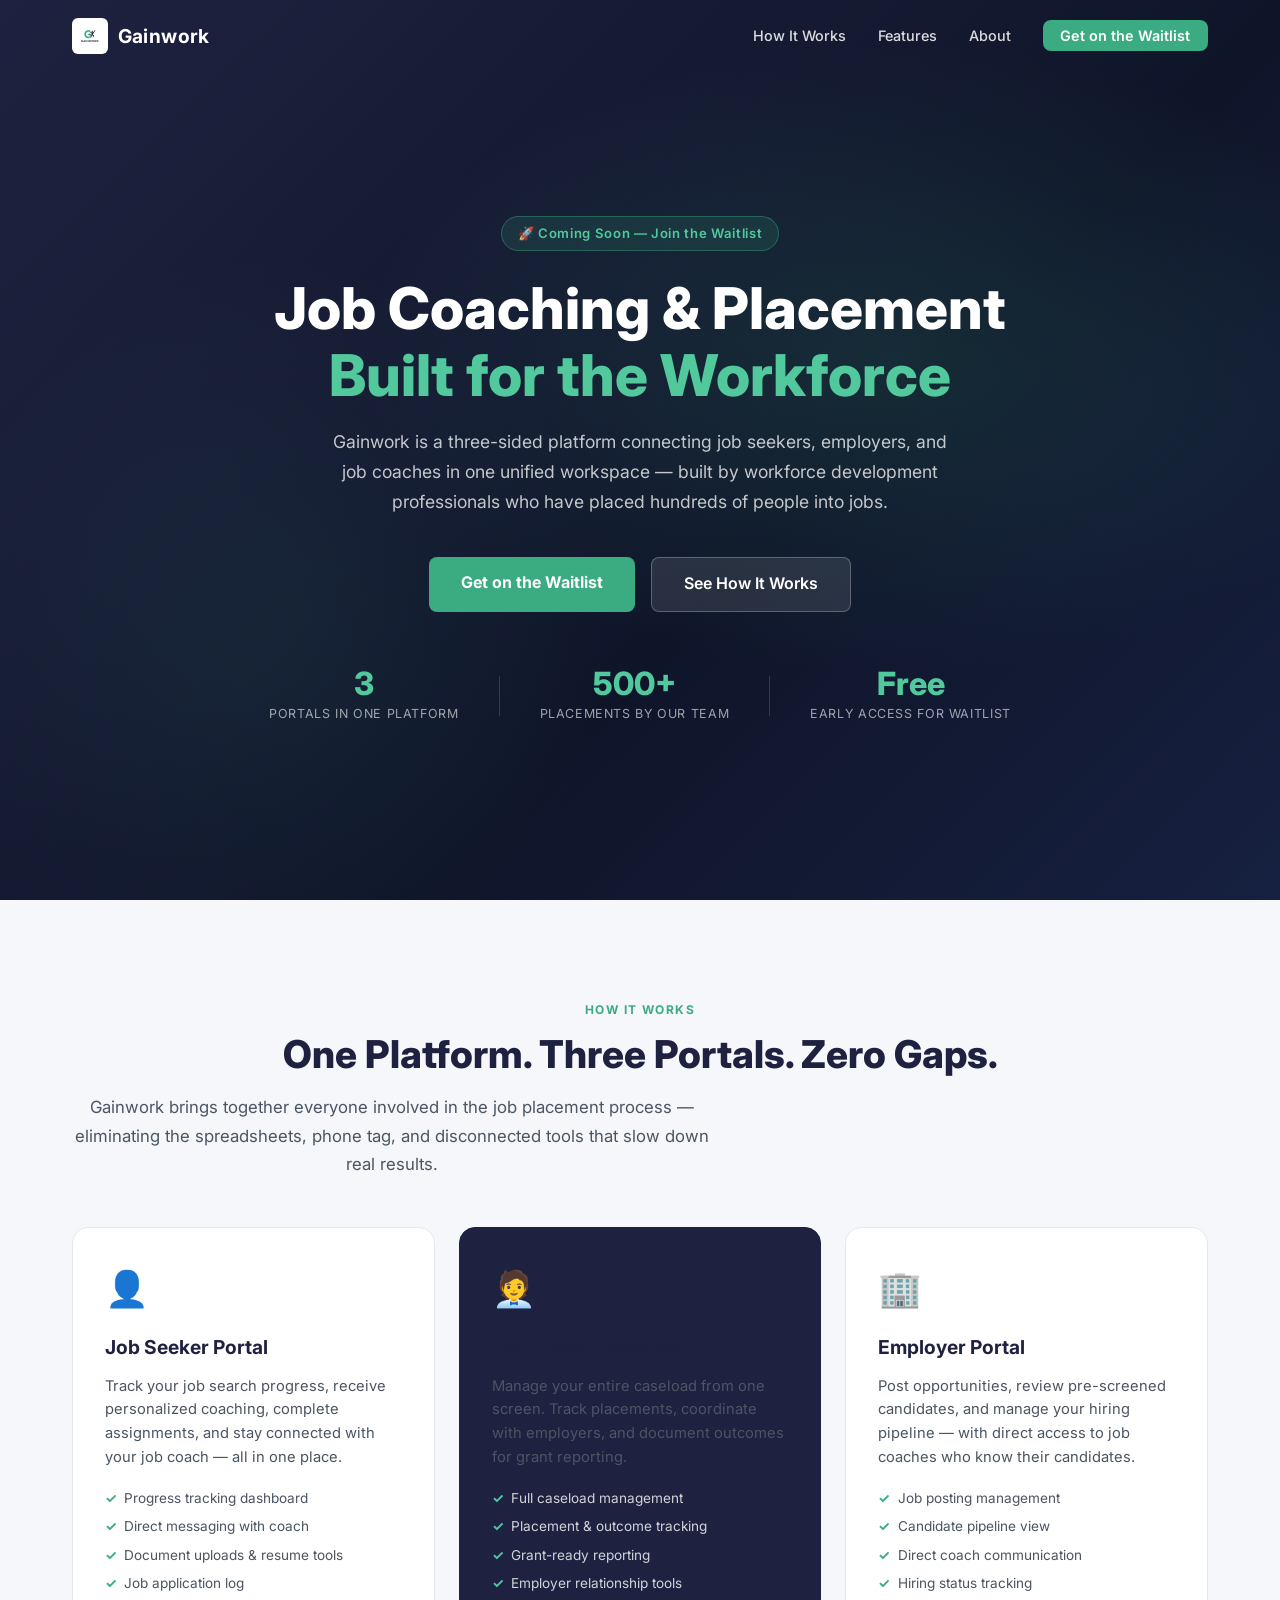
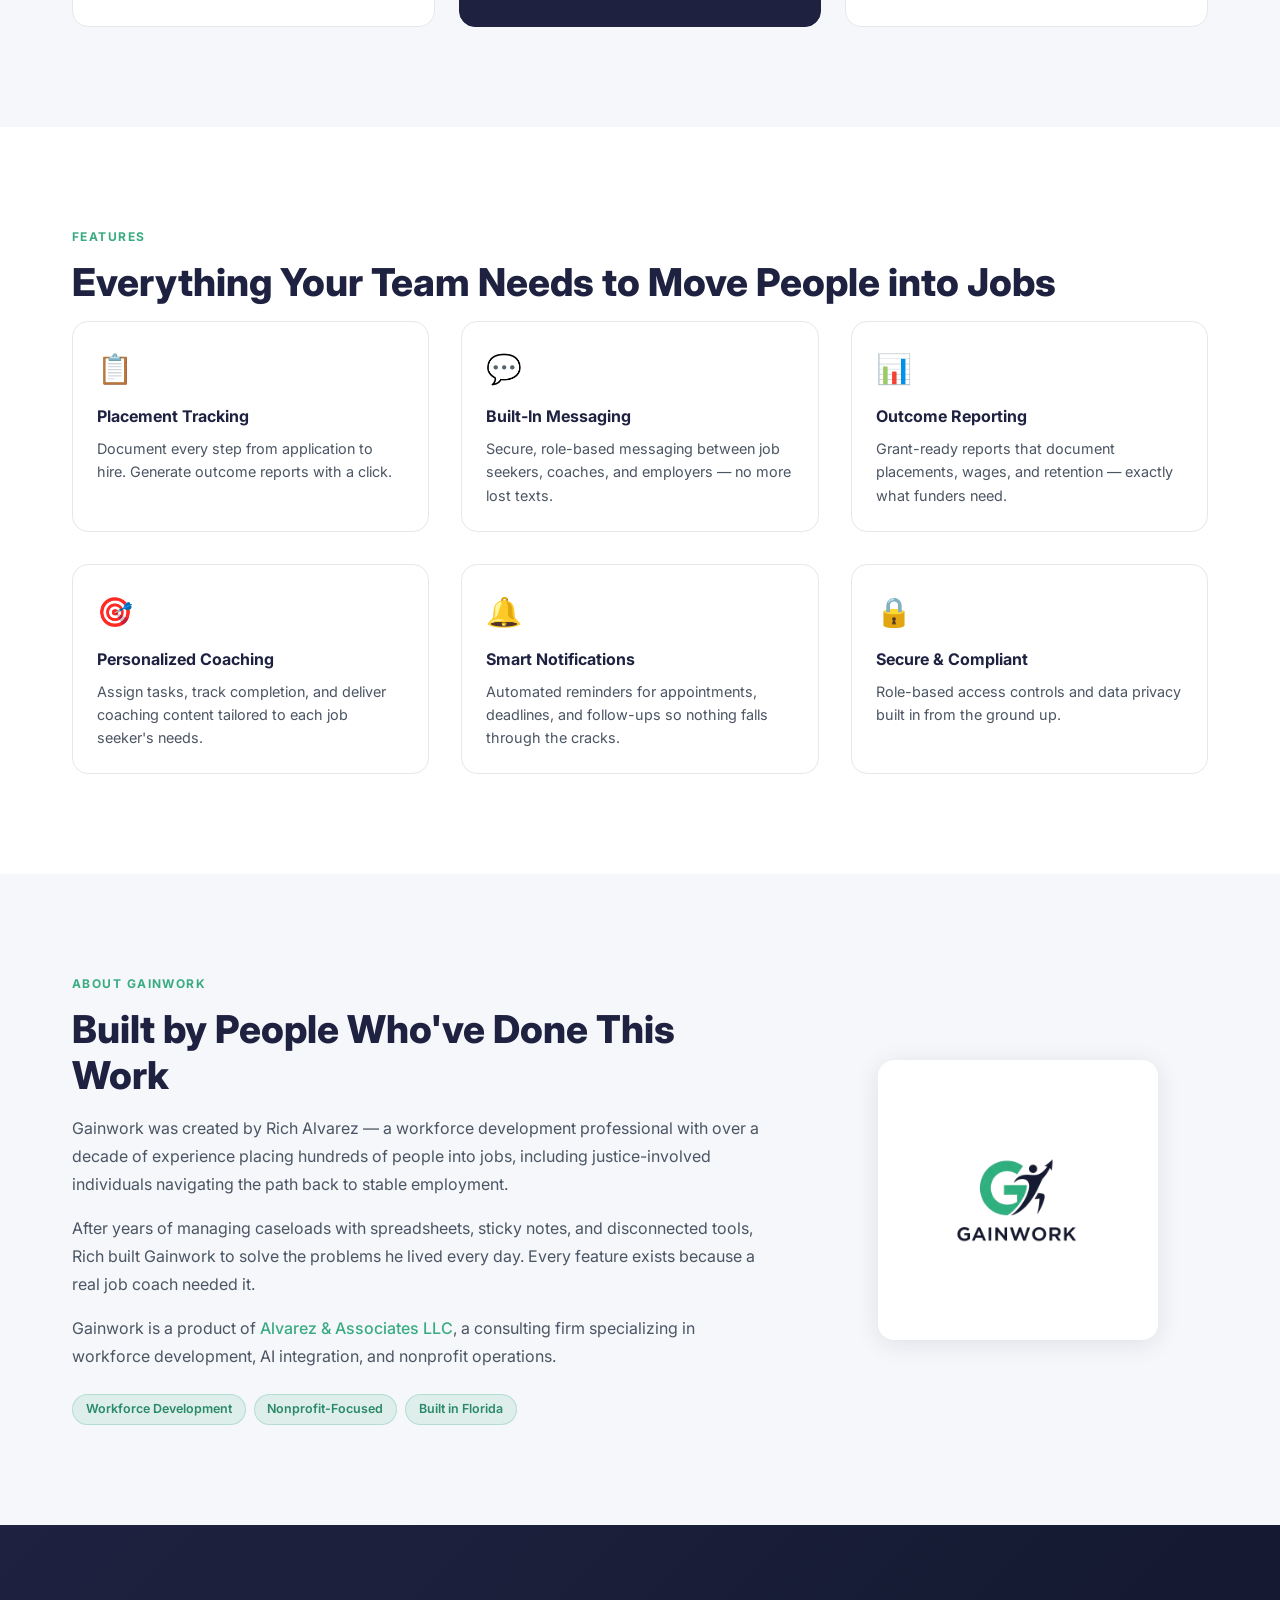
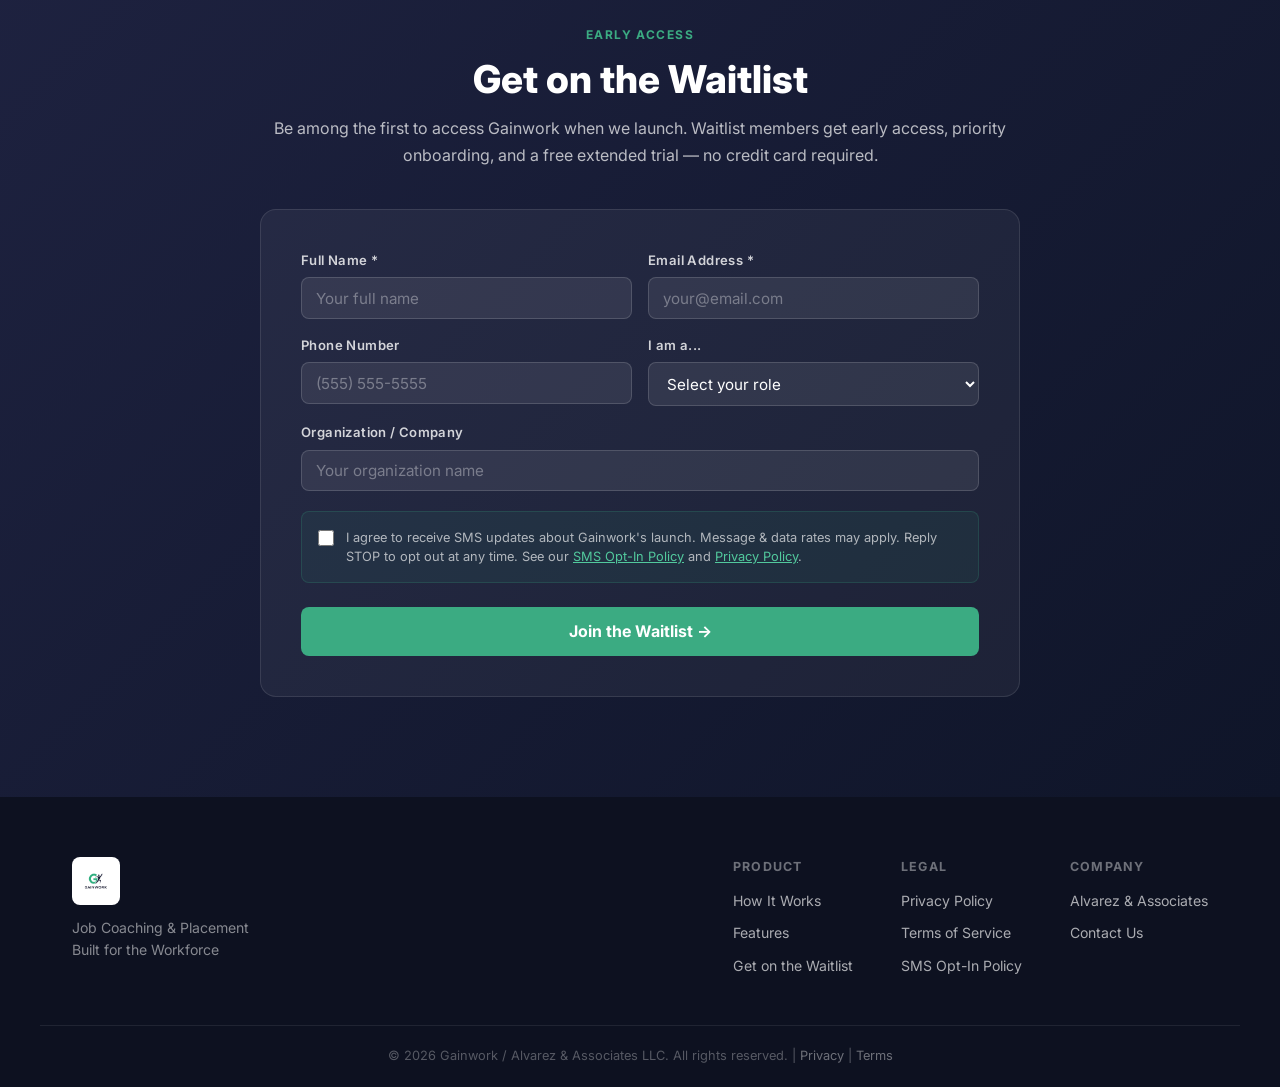
==== index.html @ 7db3a83d "Fix: Job Coach Dashboard card title color — make visible on dark background" ====
<!DOCTYPE html>
<html lang="en">
<head>
  <meta charset="UTF-8" />
  <meta name="viewport" content="width=device-width, initial-scale=1.0" />
  <title>Gainwork — Job Coaching & Placement Platform</title>
  <meta name="description" content="Gainwork is a three-sided job development platform connecting job seekers, employers, and job coaches in one unified workspace. Get on the waitlist." />
  <meta name="keywords" content="job coaching platform, job placement software, workforce development app, job seeker portal, employer portal, job coach dashboard, gainwork" />
  <meta name="author" content="Gainwork" />

  <!-- Open Graph -->
  <meta property="og:type" content="website" />
  <meta property="og:url" content="https://gainwork.careers/" />
  <meta property="og:title" content="Gainwork — Job Coaching & Placement Platform" />
  <meta property="og:description" content="A three-sided platform connecting job seekers, employers, and job coaches in one unified workspace." />
  <meta property="og:image" content="https://gainwork.careers/GainworkLogo.png" />

  <!-- Twitter -->
  <meta property="twitter:card" content="summary_large_image" />
  <meta property="twitter:url" content="https://gainwork.careers/" />
  <meta property="twitter:title" content="Gainwork — Job Coaching & Placement Platform" />
  <meta property="twitter:description" content="A three-sided platform connecting job seekers, employers, and job coaches in one unified workspace." />
  <meta property="twitter:image" content="https://gainwork.careers/GainworkLogo.png" />

  <link rel="canonical" href="https://gainwork.careers/" />
  <link rel="preconnect" href="https://fonts.googleapis.com" />
  <link rel="preconnect" href="https://fonts.gstatic.com" crossorigin />
  <link href="https://fonts.googleapis.com/css2?family=Inter:wght@300;400;500;600;700;800&display=swap" rel="stylesheet" />
  <link rel="stylesheet" href="styles.css?v=2" />
</head>
<body>

  <!-- NAVBAR -->
  <nav class="navbar" id="navbar">
    <div class="nav-container">
      <a href="#home" class="nav-logo">
        <img src="GainworkLogo.png" alt="Gainwork" class="logo-img" />
        <span class="logo-name">Gainwork</span>
      </a>
      <ul class="nav-links" id="navLinks">
        <li><a href="#how-it-works">How It Works</a></li>
        <li><a href="#features">Features</a></li>
        <li><a href="#about">About</a></li>
        <li><a href="#waitlist" class="nav-cta">Get on the Waitlist</a></li>
      </ul>
      <button class="nav-toggle" id="navToggle" aria-label="Toggle navigation">
        <span></span><span></span><span></span>
      </button>
    </div>
  </nav>

  <!-- HERO -->
  <section class="hero" id="home">
    <div class="hero-bg"></div>
    <div class="hero-content">
      <div class="hero-badge">🚀 Coming Soon — Join the Waitlist</div>
      <h1>Job Coaching &amp; Placement<br /><span class="accent">Built for the Workforce</span></h1>
      <p class="hero-sub">Gainwork is a three-sided platform connecting job seekers, employers, and job coaches in one unified workspace — built by workforce development professionals who have placed hundreds of people into jobs.</p>
      <div class="hero-actions">
        <a href="#waitlist" class="btn-primary">Get on the Waitlist</a>
        <a href="#how-it-works" class="btn-secondary">See How It Works</a>
      </div>
      <div class="hero-stats">
        <div class="stat">
          <span class="stat-num">3</span>
          <span class="stat-label">Portals in One Platform</span>
        </div>
        <div class="stat-divider"></div>
        <div class="stat">
          <span class="stat-num">500+</span>
          <span class="stat-label">Placements by Our Team</span>
        </div>
        <div class="stat-divider"></div>
        <div class="stat">
          <span class="stat-num">Free</span>
          <span class="stat-label">Early Access for Waitlist</span>
        </div>
      </div>
    </div>
  </section>

  <!-- HOW IT WORKS -->
  <section class="how-it-works" id="how-it-works">
    <div class="container">
      <div class="section-label">How It Works</div>
      <h2>One Platform. Three Portals. Zero Gaps.</h2>
      <p class="section-sub">Gainwork brings together everyone involved in the job placement process — eliminating the spreadsheets, phone tag, and disconnected tools that slow down real results.</p>
      <div class="portals-grid">
        <div class="portal-card">
          <div class="portal-icon">👤</div>
          <h3>Job Seeker Portal</h3>
          <p>Track your job search progress, receive personalized coaching, complete assignments, and stay connected with your job coach — all in one place.</p>
          <ul class="portal-features">
            <li>Progress tracking dashboard</li>
            <li>Direct messaging with coach</li>
            <li>Document uploads &amp; resume tools</li>
            <li>Job application log</li>
          </ul>
        </div>
        <div class="portal-card portal-card--center">
          <div class="portal-icon">🧑‍💼</div>
          <h3>Job Coach Dashboard</h3>
          <p>Manage your entire caseload from one screen. Track placements, coordinate with employers, and document outcomes for grant reporting.</p>
          <ul class="portal-features">
            <li>Full caseload management</li>
            <li>Placement &amp; outcome tracking</li>
            <li>Grant-ready reporting</li>
            <li>Employer relationship tools</li>
          </ul>
        </div>
        <div class="portal-card">
          <div class="portal-icon">🏢</div>
          <h3>Employer Portal</h3>
          <p>Post opportunities, review pre-screened candidates, and manage your hiring pipeline — with direct access to job coaches who know their candidates.</p>
          <ul class="portal-features">
            <li>Job posting management</li>
            <li>Candidate pipeline view</li>
            <li>Direct coach communication</li>
            <li>Hiring status tracking</li>
          </ul>
        </div>
      </div>
    </div>
  </section>

  <!-- FEATURES -->
  <section class="features" id="features">
    <div class="container">
      <div class="section-label">Features</div>
      <h2>Everything Your Team Needs to Move People into Jobs</h2>
      <div class="features-grid">
        <div class="feature-item">
          <div class="feature-icon">📋</div>
          <h4>Placement Tracking</h4>
          <p>Document every step from application to hire. Generate outcome reports with a click.</p>
        </div>
        <div class="feature-item">
          <div class="feature-icon">💬</div>
          <h4>Built-In Messaging</h4>
          <p>Secure, role-based messaging between job seekers, coaches, and employers — no more lost texts.</p>
        </div>
        <div class="feature-item">
          <div class="feature-icon">📊</div>
          <h4>Outcome Reporting</h4>
          <p>Grant-ready reports that document placements, wages, and retention — exactly what funders need.</p>
        </div>
        <div class="feature-item">
          <div class="feature-icon">🎯</div>
          <h4>Personalized Coaching</h4>
          <p>Assign tasks, track completion, and deliver coaching content tailored to each job seeker's needs.</p>
        </div>
        <div class="feature-item">
          <div class="feature-icon">🔔</div>
          <h4>Smart Notifications</h4>
          <p>Automated reminders for appointments, deadlines, and follow-ups so nothing falls through the cracks.</p>
        </div>
        <div class="feature-item">
          <div class="feature-icon">🔒</div>
          <h4>Secure &amp; Compliant</h4>
          <p>Role-based access controls and data privacy built in from the ground up.</p>
        </div>
      </div>
    </div>
  </section>

  <!-- ABOUT -->
  <section class="about" id="about">
    <div class="container about-inner">
      <div class="about-text">
        <div class="section-label">About Gainwork</div>
        <h2>Built by People Who've Done This Work</h2>
        <p>Gainwork was created by Rich Alvarez — a workforce development professional with over a decade of experience placing hundreds of people into jobs, including justice-involved individuals navigating the path back to stable employment.</p>
        <p>After years of managing caseloads with spreadsheets, sticky notes, and disconnected tools, Rich built Gainwork to solve the problems he lived every day. Every feature exists because a real job coach needed it.</p>
        <p>Gainwork is a product of <a href="https://alvarezassociatesfl.com" target="_blank">Alvarez &amp; Associates LLC</a>, a consulting firm specializing in workforce development, AI integration, and nonprofit operations.</p>
        <div class="about-badges">
          <span class="badge">Workforce Development</span>
          <span class="badge">Nonprofit-Focused</span>
          <span class="badge">Built in Florida</span>
        </div>
      </div>
      <div class="about-logo">
        <img src="GainworkLogo.png" alt="Gainwork" />
      </div>
    </div>
  </section>

  <!-- WAITLIST -->
  <section class="waitlist" id="waitlist">
    <div class="container">
      <div class="waitlist-card">
        <div class="section-label">Early Access</div>
        <h2>Get on the Waitlist</h2>
        <p class="waitlist-sub">Be among the first to access Gainwork when we launch. Waitlist members get early access, priority onboarding, and a free extended trial — no credit card required.</p>
        <form class="waitlist-form" action="https://formspree.io/f/mdavnzlg" method="POST">
          <div class="form-row">
            <div class="form-group">
              <label for="name">Full Name *</label>
              <input type="text" id="name" name="name" placeholder="Your full name" required />
            </div>
            <div class="form-group">
              <label for="email">Email Address *</label>
              <input type="email" id="email" name="email" placeholder="your@email.com" required />
            </div>
          </div>
          <div class="form-row">
            <div class="form-group">
              <label for="phone">Phone Number</label>
              <input type="tel" id="phone" name="phone" placeholder="(555) 555-5555" />
            </div>
            <div class="form-group">
              <label for="role">I am a...</label>
              <select id="role" name="role">
                <option value="">Select your role</option>
                <option value="job-coach">Job Coach / Case Manager</option>
                <option value="nonprofit-director">Nonprofit Director</option>
                <option value="employer">Employer / HR</option>
                <option value="job-seeker">Job Seeker</option>
                <option value="other">Other</option>
              </select>
            </div>
          </div>
          <div class="form-group form-group--full">
            <label for="org">Organization / Company</label>
            <input type="text" id="org" name="organization" placeholder="Your organization name" />
          </div>
          <div class="sms-consent">
            <label class="checkbox-label">
              <input type="checkbox" name="sms_consent" value="yes" />
              <span>I agree to receive SMS updates about Gainwork's launch. Message &amp; data rates may apply. Reply STOP to opt out at any time. See our <a href="opt-in.html">SMS Opt-In Policy</a> and <a href="privacy.html">Privacy Policy</a>.</span>
            </label>
          </div>
          <input type="hidden" name="_subject" value="New Gainwork Waitlist Signup" />
          <input type="hidden" name="_next" value="https://gainwork.careers/thank-you.html" />
          <button type="submit" class="btn-submit">Join the Waitlist →</button>
        </form>
      </div>
    </div>
  </section>

  <!-- FOOTER -->
  <footer class="footer">
    <div class="container footer-inner">
      <div class="footer-brand">
        <img src="GainworkLogo.png" alt="Gainwork" class="footer-logo" />
        <p>Job Coaching &amp; Placement<br />Built for the Workforce</p>
      </div>
      <div class="footer-links">
        <div class="footer-col">
          <h5>Product</h5>
          <a href="#how-it-works">How It Works</a>
          <a href="#features">Features</a>
          <a href="#waitlist">Get on the Waitlist</a>
        </div>
        <div class="footer-col">
          <h5>Legal</h5>
          <a href="privacy.html">Privacy Policy</a>
          <a href="terms.html">Terms of Service</a>
          <a href="opt-in.html">SMS Opt-In Policy</a>
        </div>
        <div class="footer-col">
          <h5>Company</h5>
          <a href="https://alvarezassociatesfl.com" target="_blank">Alvarez &amp; Associates</a>
          <a href="mailto:rich@alvarezassociatesfl.com">Contact Us</a>
        </div>
      </div>
    </div>
    <div class="footer-bottom">
      <p>© 2026 Gainwork / Alvarez &amp; Associates LLC. All rights reserved. | <a href="privacy.html">Privacy</a> | <a href="terms.html">Terms</a></p>
    </div>
  </footer>

  <script>
    // Navbar scroll effect
    const navbar = document.getElementById('navbar');
    window.addEventListener('scroll', () => {
      navbar.classList.toggle('scrolled', window.scrollY > 20);
    });

    // Mobile nav toggle
    const toggle = document.getElementById('navToggle');
    const navLinks = document.getElementById('navLinks');
    toggle.addEventListener('click', () => {
      navLinks.classList.toggle('open');
      toggle.classList.toggle('open');
    });

    // Close mobile nav on link click
    document.querySelectorAll('.nav-links a').forEach(a => {
      a.addEventListener('click', () => {
        navLinks.classList.remove('open');
        toggle.classList.remove('open');
      });
    });
  </script>
</body>
</html>
---- styles.css ----
/* ============================================================
   GAINWORK — styles.css
   Colors: #3BAB82 (green), #1E2240 (navy), #FFFFFF, #F5F7FA
   ============================================================ */

:root {
  --green: #3BAB82;
  --green-light: #52C99D;
  --green-dark: #2A8A67;
  --navy: #1E2240;
  --navy-light: #2A3060;
  --white: #FFFFFF;
  --off-white: #F5F7FA;
  --gray: #6B7280;
  --gray-light: #E5E7EB;
  --text: #111827;
  --text-mid: #4B5563;
  --border: rgba(59,171,130,0.2);
  --radius: 8px;
  --radius-lg: 16px;
  --font: 'Inter', -apple-system, BlinkMacSystemFont, sans-serif;
  --shadow: 0 4px 24px rgba(30,34,64,0.10);
  --shadow-lg: 0 8px 40px rgba(30,34,64,0.15);
}

*, *::before, *::after { box-sizing: border-box; margin: 0; padding: 0; }
html { scroll-behavior: smooth; }
body { font-family: var(--font); color: var(--text); background: var(--white); line-height: 1.6; }
img { max-width: 100%; display: block; }
a { color: inherit; text-decoration: none; }

/* ---- NAVBAR ---- */
.navbar {
  position: fixed;
  top: 0; left: 0; right: 0;
  z-index: 1000;
  height: 72px;
  background: transparent;
  transition: background 0.3s, box-shadow 0.3s;
}
.navbar.scrolled {
  background: rgba(30,34,64,0.97);
  backdrop-filter: blur(12px);
  box-shadow: 0 2px 20px rgba(0,0,0,0.2);
}
.nav-container {
  max-width: 1200px;
  height: 100%;
  margin: 0 auto;
  padding: 0 2rem;
  display: flex;
  align-items: center;
  justify-content: space-between;
}
.nav-logo {
  display: flex;
  align-items: center;
  gap: 0.6rem;
  text-decoration: none;
}
.logo-img {
  height: 36px;
  width: auto;
  object-fit: contain;
  background: white;
  border-radius: 6px;
  padding: 2px;
}
.logo-name {
  font-size: 1.2rem;
  font-weight: 700;
  color: var(--white);
  letter-spacing: 0.02em;
}
.nav-links {
  display: flex;
  align-items: center;
  gap: 2rem;
  list-style: none;
}
.nav-links a {
  font-size: 0.9rem;
  font-weight: 500;
  color: rgba(255,255,255,0.85);
  transition: color 0.2s;
}
.nav-links a:hover { color: var(--green-light); }
.nav-cta {
  background: var(--green) !important;
  color: var(--white) !important;
  padding: 0.45rem 1.1rem !important;
  border-radius: var(--radius);
  font-weight: 600 !important;
  transition: background 0.2s, transform 0.2s !important;
}
.nav-cta:hover { background: var(--green-light) !important; transform: translateY(-1px); }
.nav-toggle {
  display: none;
  flex-direction: column;
  gap: 5px;
  background: none;
  border: none;
  cursor: pointer;
  padding: 4px;
}
.nav-toggle span {
  display: block;
  width: 24px;
  height: 2px;
  background: var(--white);
  border-radius: 2px;
  transition: all 0.3s;
}

/* ---- HERO ---- */
.hero {
  position: relative;
  min-height: 100vh;
  display: flex;
  align-items: center;
  justify-content: center;
  background: linear-gradient(135deg, var(--navy) 0%, #0F1529 60%, #162040 100%);
  overflow: hidden;
  padding: 120px 2rem 80px;
}
.hero-bg {
  position: absolute;
  inset: 0;
  background:
    radial-gradient(ellipse 60% 50% at 70% 40%, rgba(59,171,130,0.15) 0%, transparent 70%),
    radial-gradient(ellipse 40% 60% at 20% 70%, rgba(59,171,130,0.08) 0%, transparent 70%);
  pointer-events: none;
}
.hero-content {
  position: relative;
  max-width: 780px;
  text-align: center;
  color: var(--white);
}
.hero-badge {
  display: inline-block;
  background: rgba(59,171,130,0.15);
  border: 1px solid rgba(59,171,130,0.4);
  color: var(--green-light);
  font-size: 0.82rem;
  font-weight: 600;
  letter-spacing: 0.05em;
  padding: 0.4rem 1rem;
  border-radius: 100px;
  margin-bottom: 1.5rem;
}
.hero h1 {
  font-size: clamp(2.2rem, 5vw, 3.6rem);
  font-weight: 800;
  line-height: 1.15;
  margin-bottom: 1.2rem;
  color: var(--white);
}
.hero h1 .accent { color: var(--green-light); }
.hero-sub {
  font-size: 1.1rem;
  color: rgba(255,255,255,0.75);
  max-width: 620px;
  margin: 0 auto 2.5rem;
  line-height: 1.7;
}
.hero-actions {
  display: flex;
  gap: 1rem;
  justify-content: center;
  flex-wrap: wrap;
  margin-bottom: 3.5rem;
}
.btn-primary {
  background: var(--green);
  color: var(--white);
  padding: 0.85rem 2rem;
  border-radius: var(--radius);
  font-weight: 700;
  font-size: 1rem;
  transition: background 0.2s, transform 0.2s;
  display: inline-block;
}
.btn-primary:hover { background: var(--green-light); transform: translateY(-2px); }
.btn-secondary {
  background: rgba(255,255,255,0.1);
  color: var(--white);
  padding: 0.85rem 2rem;
  border-radius: var(--radius);
  font-weight: 600;
  font-size: 1rem;
  border: 1px solid rgba(255,255,255,0.25);
  transition: background 0.2s;
  display: inline-block;
}
.btn-secondary:hover { background: rgba(255,255,255,0.18); }
.hero-stats {
  display: flex;
  align-items: center;
  justify-content: center;
  gap: 2.5rem;
  flex-wrap: wrap;
}
.stat { text-align: center; }
.stat-num {
  display: block;
  font-size: 2rem;
  font-weight: 800;
  color: var(--green-light);
  line-height: 1;
}
.stat-label {
  display: block;
  font-size: 0.78rem;
  color: rgba(255,255,255,0.6);
  margin-top: 0.3rem;
  text-transform: uppercase;
  letter-spacing: 0.05em;
}
.stat-divider {
  width: 1px;
  height: 40px;
  background: rgba(255,255,255,0.15);
}

/* ---- SHARED ---- */
.container { max-width: 1200px; margin: 0 auto; padding: 0 2rem; }
.section-label {
  font-size: 0.75rem;
  font-weight: 700;
  letter-spacing: 0.12em;
  text-transform: uppercase;
  color: var(--green);
  margin-bottom: 0.75rem;
}
section h2 {
  font-size: clamp(1.8rem, 3vw, 2.6rem);
  font-weight: 800;
  color: var(--navy);
  line-height: 1.2;
  margin-bottom: 1rem;
}
.section-sub {
  font-size: 1.05rem;
  color: var(--text-mid);
  max-width: 640px;
  line-height: 1.7;
  margin-bottom: 3rem;
}

/* ---- HOW IT WORKS ---- */
.how-it-works {
  padding: 100px 0;
  background: var(--off-white);
}
.how-it-works .container { text-align: center; }
.portals-grid {
  display: grid;
  grid-template-columns: repeat(3, 1fr);
  gap: 1.5rem;
  margin-top: 1rem;
}
.portal-card {
  background: var(--white);
  border: 1px solid var(--gray-light);
  border-radius: var(--radius-lg);
  padding: 2rem;
  text-align: left;
  transition: box-shadow 0.2s, transform 0.2s;
}
.portal-card:hover { box-shadow: var(--shadow-lg); transform: translateY(-4px); }
.portal-card--center {
  background: var(--navy);
  border-color: var(--navy);
  color: var(--white);
}
.portal-card--center h3 { color: var(--green-light); }
.portal-card--center p { color: rgba(255,255,255,0.75); }
.portal-card--center .portal-features li { color: rgba(255,255,255,0.8); }
.portal-card--center .portal-features li::before { color: var(--green-light); }
.portal-icon {
  font-size: 2.2rem;
  margin-bottom: 1rem;
}
.portal-card h3 {
  font-size: 1.2rem;
  font-weight: 700;
  color: var(--navy);
  margin-bottom: 0.75rem;
}
.portal-card p {
  font-size: 0.92rem;
  color: var(--text-mid);
  line-height: 1.6;
  margin-bottom: 1.2rem;
}
.portal-features {
  list-style: none;
  display: flex;
  flex-direction: column;
  gap: 0.4rem;
}
.portal-features li {
  font-size: 0.85rem;
  color: var(--text-mid);
  padding-left: 1.2rem;
  position: relative;
}
.portal-features li::before {
  content: '✓';
  position: absolute;
  left: 0;
  color: var(--green);
  font-weight: 700;
}

/* ---- FEATURES ---- */
.features {
  padding: 100px 0;
  background: var(--white);
}
.features-grid {
  display: grid;
  grid-template-columns: repeat(3, 1fr);
  gap: 2rem;
  margin-top: 1rem;
}
.feature-item {
  padding: 1.5rem;
  border-radius: var(--radius-lg);
  border: 1px solid var(--gray-light);
  transition: border-color 0.2s, box-shadow 0.2s;
}
.feature-item:hover { border-color: var(--green); box-shadow: 0 0 0 3px rgba(59,171,130,0.08); }
.feature-icon { font-size: 1.8rem; margin-bottom: 0.75rem; }
.feature-item h4 {
  font-size: 1rem;
  font-weight: 700;
  color: var(--navy);
  margin-bottom: 0.5rem;
}
.feature-item p { font-size: 0.9rem; color: var(--text-mid); line-height: 1.6; }

/* ---- ABOUT ---- */
.about {
  padding: 100px 0;
  background: var(--off-white);
}
.about-inner {
  display: grid;
  grid-template-columns: 1fr 380px;
  gap: 4rem;
  align-items: center;
}
.about-text h2 { color: var(--navy); }
.about-text p {
  font-size: 1rem;
  color: var(--text-mid);
  line-height: 1.75;
  margin-bottom: 1rem;
}
.about-text a { color: var(--green); font-weight: 500; }
.about-text a:hover { text-decoration: underline; }
.about-badges {
  display: flex;
  flex-wrap: wrap;
  gap: 0.5rem;
  margin-top: 1.5rem;
}
.badge {
  background: rgba(59,171,130,0.12);
  color: var(--green-dark);
  font-size: 0.78rem;
  font-weight: 600;
  padding: 0.3rem 0.8rem;
  border-radius: 100px;
  border: 1px solid rgba(59,171,130,0.25);
}
.about-logo {
  display: flex;
  align-items: center;
  justify-content: center;
}
.about-logo img {
  max-width: 280px;
  border-radius: var(--radius-lg);
  background: white;
  padding: 2rem;
  box-shadow: var(--shadow);
}

/* ---- WAITLIST ---- */
.waitlist {
  padding: 100px 0;
  background: linear-gradient(135deg, var(--navy) 0%, #0F1529 100%);
}
.waitlist-card {
  max-width: 760px;
  margin: 0 auto;
  text-align: center;
}
.waitlist-card h2 { color: var(--white); margin-bottom: 0.75rem; }
.waitlist-sub {
  font-size: 1rem;
  color: rgba(255,255,255,0.7);
  line-height: 1.7;
  margin-bottom: 2.5rem;
}
.waitlist-form {
  background: rgba(255,255,255,0.05);
  border: 1px solid rgba(255,255,255,0.1);
  border-radius: var(--radius-lg);
  padding: 2.5rem;
  text-align: left;
}
.form-row {
  display: grid;
  grid-template-columns: 1fr 1fr;
  gap: 1rem;
  margin-bottom: 1rem;
}
.form-group {
  display: flex;
  flex-direction: column;
  gap: 0.4rem;
}
.form-group--full { margin-bottom: 1rem; }
.form-group label {
  font-size: 0.82rem;
  font-weight: 600;
  color: rgba(255,255,255,0.8);
  letter-spacing: 0.03em;
}
.form-group input,
.form-group select {
  background: rgba(255,255,255,0.08);
  border: 1px solid rgba(255,255,255,0.15);
  border-radius: var(--radius);
  padding: 0.65rem 0.9rem;
  font-size: 0.95rem;
  color: var(--white);
  font-family: var(--font);
  transition: border-color 0.2s;
  width: 100%;
}
.form-group input::placeholder { color: rgba(255,255,255,0.35); }
.form-group input:focus,
.form-group select:focus {
  outline: none;
  border-color: var(--green);
  background: rgba(255,255,255,0.12);
}
.form-group select option { background: var(--navy); color: var(--white); }
.sms-consent {
  margin: 1.2rem 0 1.5rem;
  padding: 1rem;
  background: rgba(59,171,130,0.08);
  border: 1px solid rgba(59,171,130,0.2);
  border-radius: var(--radius);
}
.checkbox-label {
  display: flex;
  gap: 0.75rem;
  align-items: flex-start;
  cursor: pointer;
}
.checkbox-label input[type="checkbox"] {
  width: 16px;
  height: 16px;
  flex-shrink: 0;
  margin-top: 2px;
  accent-color: var(--green);
}
.checkbox-label span {
  font-size: 0.8rem;
  color: rgba(255,255,255,0.65);
  line-height: 1.5;
}
.checkbox-label a { color: var(--green-light); text-decoration: underline; }
.btn-submit {
  width: 100%;
  background: var(--green);
  color: var(--white);
  border: none;
  padding: 0.9rem 2rem;
  border-radius: var(--radius);
  font-size: 1rem;
  font-weight: 700;
  font-family: var(--font);
  cursor: pointer;
  transition: background 0.2s, transform 0.2s;
}
.btn-submit:hover { background: var(--green-light); transform: translateY(-1px); }

/* ---- FOOTER ---- */
.footer {
  background: #0D1120;
  padding: 60px 0 0;
}
.footer-inner {
  display: grid;
  grid-template-columns: 1fr auto;
  gap: 4rem;
  padding-bottom: 3rem;
  border-bottom: 1px solid rgba(255,255,255,0.08);
}
.footer-brand img.footer-logo {
  height: 48px;
  width: auto;
  background: white;
  border-radius: 8px;
  padding: 4px;
  margin-bottom: 0.75rem;
}
.footer-brand p { font-size: 0.88rem; color: rgba(255,255,255,0.5); line-height: 1.6; }
.footer-links { display: flex; gap: 3rem; }
.footer-col { display: flex; flex-direction: column; gap: 0.6rem; }
.footer-col h5 {
  font-size: 0.78rem;
  font-weight: 700;
  letter-spacing: 0.1em;
  text-transform: uppercase;
  color: rgba(255,255,255,0.4);
  margin-bottom: 0.25rem;
}
.footer-col a {
  font-size: 0.88rem;
  color: rgba(255,255,255,0.65);
  transition: color 0.2s;
}
.footer-col a:hover { color: var(--green-light); }
.footer-bottom {
  padding: 1.25rem 2rem;
  text-align: center;
}
.footer-bottom p { font-size: 0.8rem; color: rgba(255,255,255,0.3); }
.footer-bottom a { color: rgba(255,255,255,0.4); }
.footer-bottom a:hover { color: var(--green-light); }

/* ---- RESPONSIVE ---- */
@media (max-width: 900px) {
  .portals-grid { grid-template-columns: 1fr; }
  .features-grid { grid-template-columns: repeat(2, 1fr); }
  .about-inner { grid-template-columns: 1fr; }
  .about-logo { display: none; }
  .footer-inner { grid-template-columns: 1fr; gap: 2rem; }
  .footer-links { flex-wrap: wrap; gap: 2rem; }
}

@media (max-width: 768px) {
  .nav-links {
    display: none;
    position: fixed;
    top: 72px; left: 0; right: 0;
    background: var(--navy);
    flex-direction: column;
    padding: 1.5rem 2rem;
    gap: 1rem;
    border-top: 1px solid rgba(255,255,255,0.1);
  }
  .nav-links.open { display: flex; }
  .nav-toggle { display: flex; }
  .form-row { grid-template-columns: 1fr; }
  .features-grid { grid-template-columns: 1fr; }
  .hero-stats { gap: 1.5rem; }
  .stat-divider { display: none; }
}

/* ---- LEGAL PAGES ---- */
.legal-page {
  min-height: 100vh;
  padding: 120px 2rem 80px;
  background: var(--off-white);
}
.legal-page .legal-content {
  max-width: 800px;
  margin: 0 auto;
  background: var(--white);
  border-radius: var(--radius-lg);
  padding: 3rem;
  box-shadow: var(--shadow);
}
.legal-page h1 {
  font-size: 2rem;
  font-weight: 800;
  color: var(--navy);
  margin-bottom: 0.5rem;
}
.legal-page .legal-date {
  font-size: 0.85rem;
  color: var(--gray);
  margin-bottom: 2rem;
  padding-bottom: 1.5rem;
  border-bottom: 1px solid var(--gray-light);
}
.legal-page h2 {
  font-size: 1.2rem;
  font-weight: 700;
  color: var(--navy);
  margin: 2rem 0 0.75rem;
}
.legal-page p, .legal-page li {
  font-size: 0.95rem;
  color: var(--text-mid);
  line-height: 1.75;
  margin-bottom: 0.75rem;
}
.legal-page ul { padding-left: 1.5rem; }
.legal-page a { color: var(--green); }
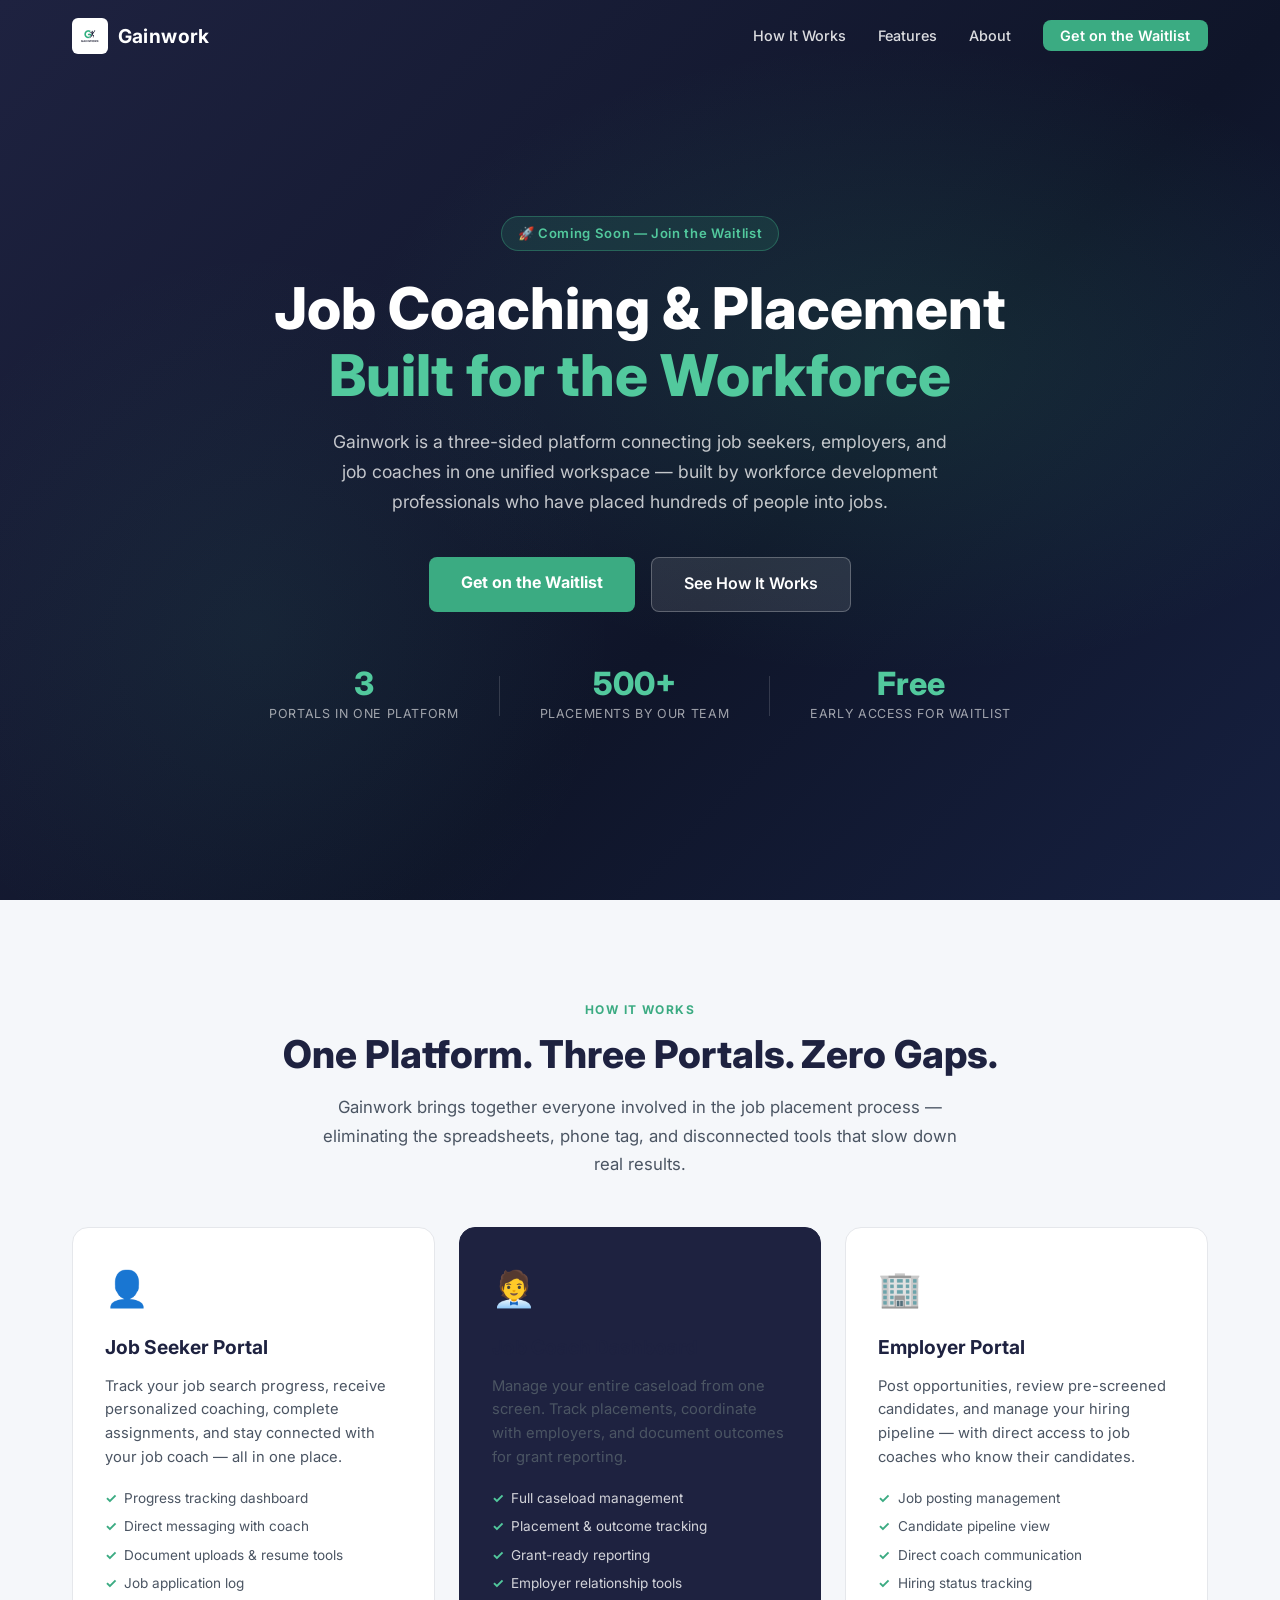
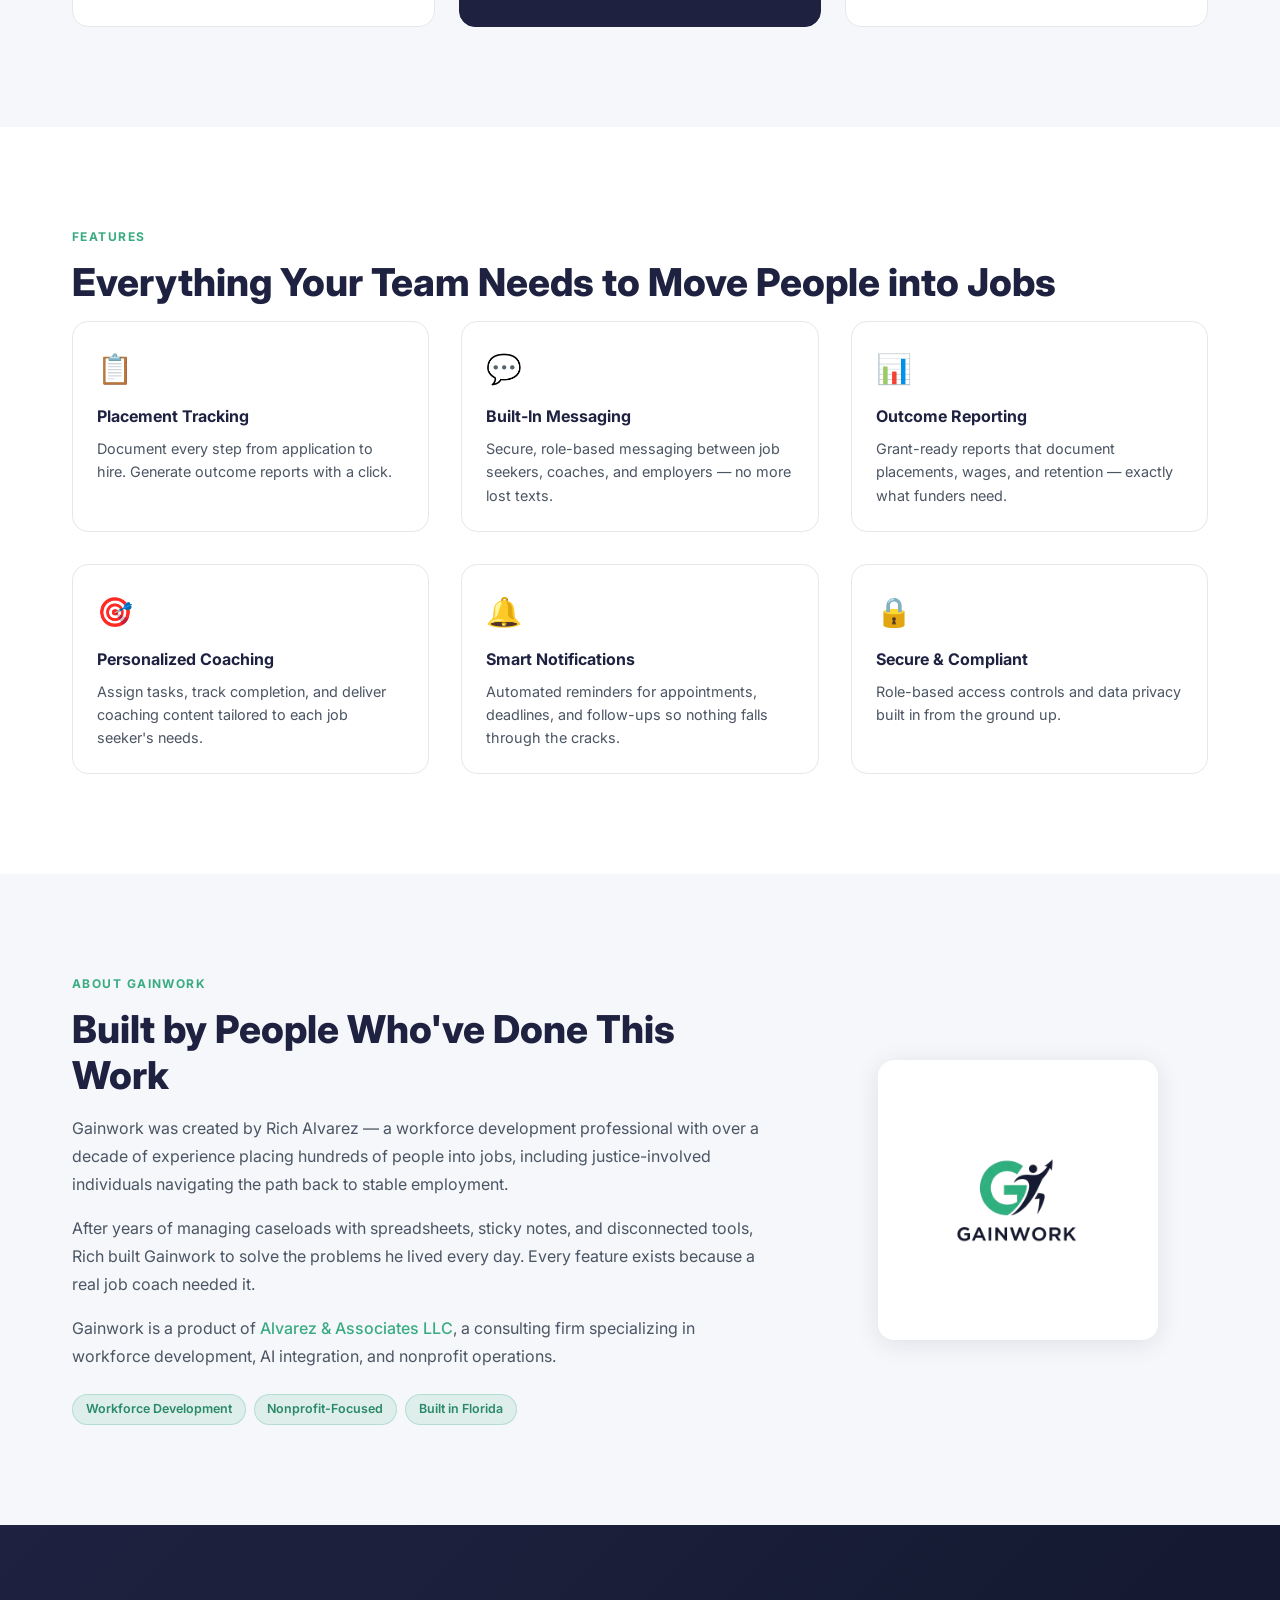
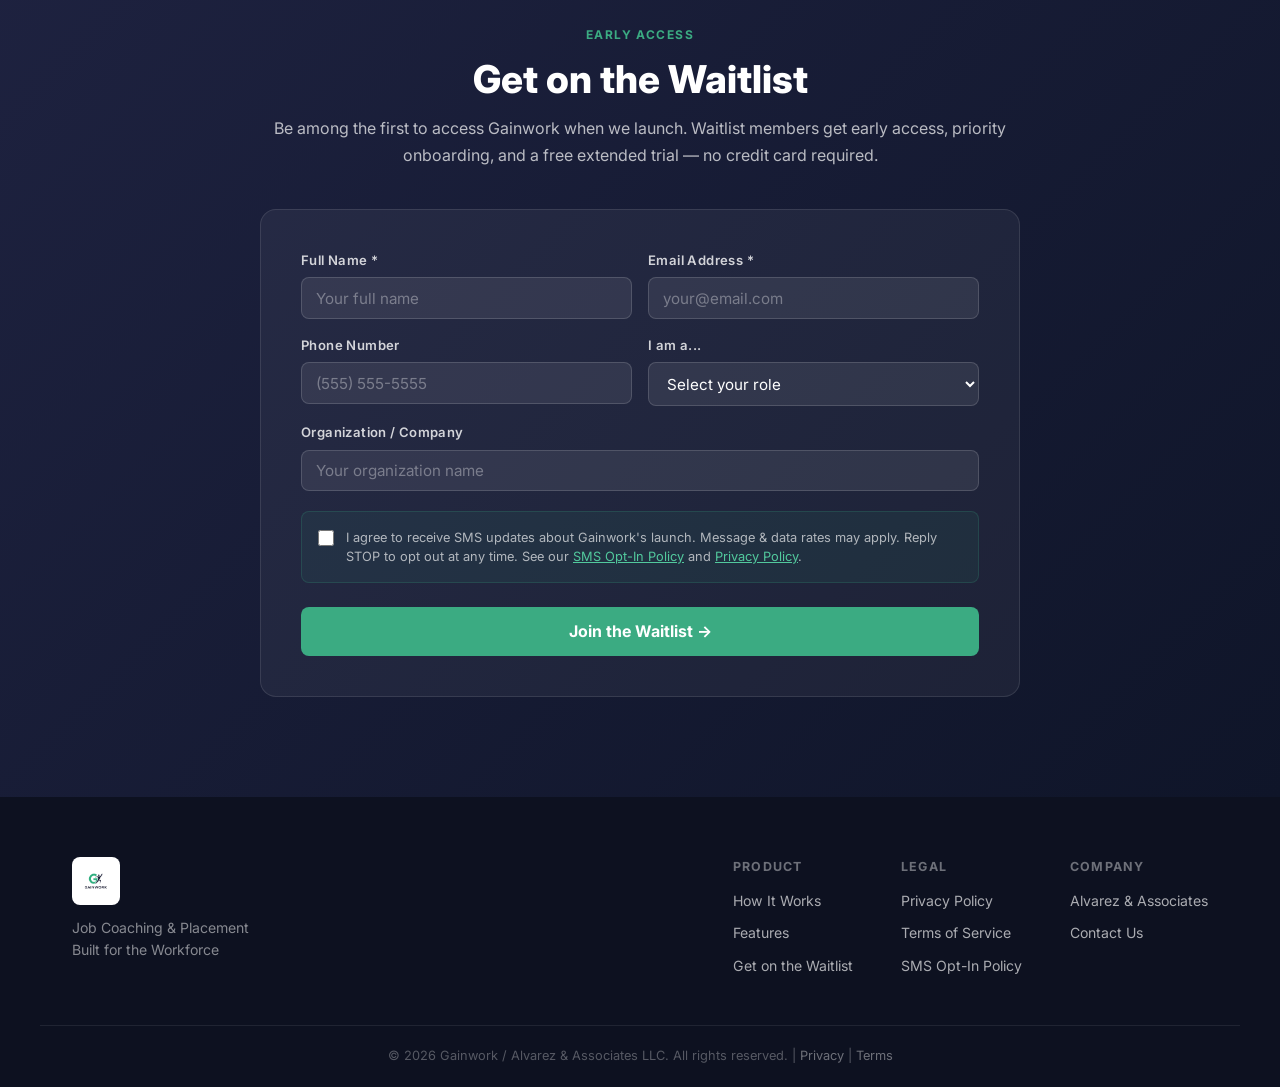
==== commit f5a611fe: "Fix: center subtitle text, make center portal card title and body white" ====
--- a/index.html
+++ b/index.html
@@ -26,7 +26,7 @@
   <link rel="preconnect" href="https://fonts.googleapis.com" />
   <link rel="preconnect" href="https://fonts.gstatic.com" crossorigin />
   <link href="https://fonts.googleapis.com/css2?family=Inter:wght@300;400;500;600;700;800&display=swap" rel="stylesheet" />
-  <link rel="stylesheet" href="styles.css?v=2" />
+  <link rel="stylesheet" href="styles.css?v=3" />
 </head>
 <body>
 
--- a/styles.css
+++ b/styles.css
@@ -246,6 +246,9 @@
   max-width: 640px;
   line-height: 1.7;
   margin-bottom: 3rem;
+  margin-left: auto;
+  margin-right: auto;
+  text-align: center;
 }
 
 /* ---- HOW IT WORKS ---- */
@@ -274,8 +277,8 @@
   border-color: var(--navy);
   color: var(--white);
 }
-.portal-card--center h3 { color: var(--green-light); }
-.portal-card--center p { color: rgba(255,255,255,0.75); }
+.portal-card--center h3 { color: var(--white); }
+.portal-card--center p { color: var(--white); }
 .portal-card--center .portal-features li { color: rgba(255,255,255,0.8); }
 .portal-card--center .portal-features li::before { color: var(--green-light); }
 .portal-icon {
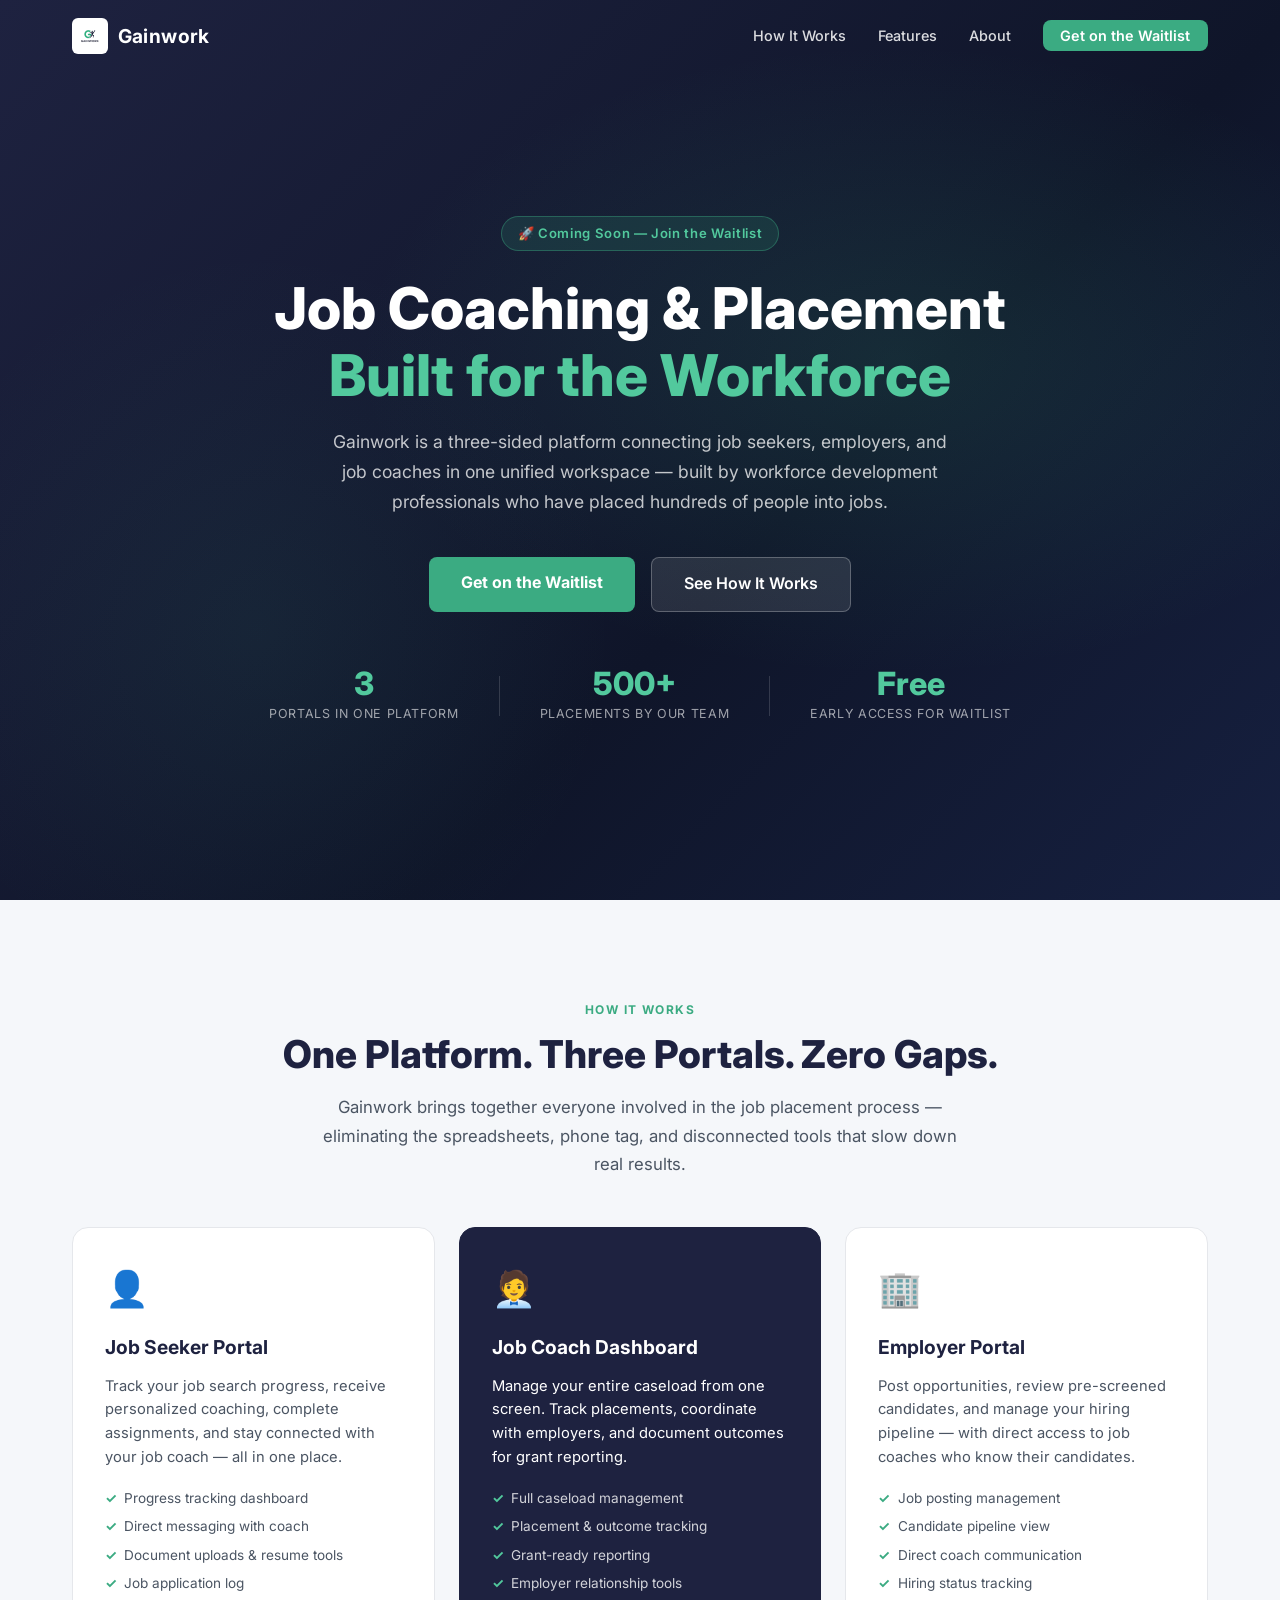
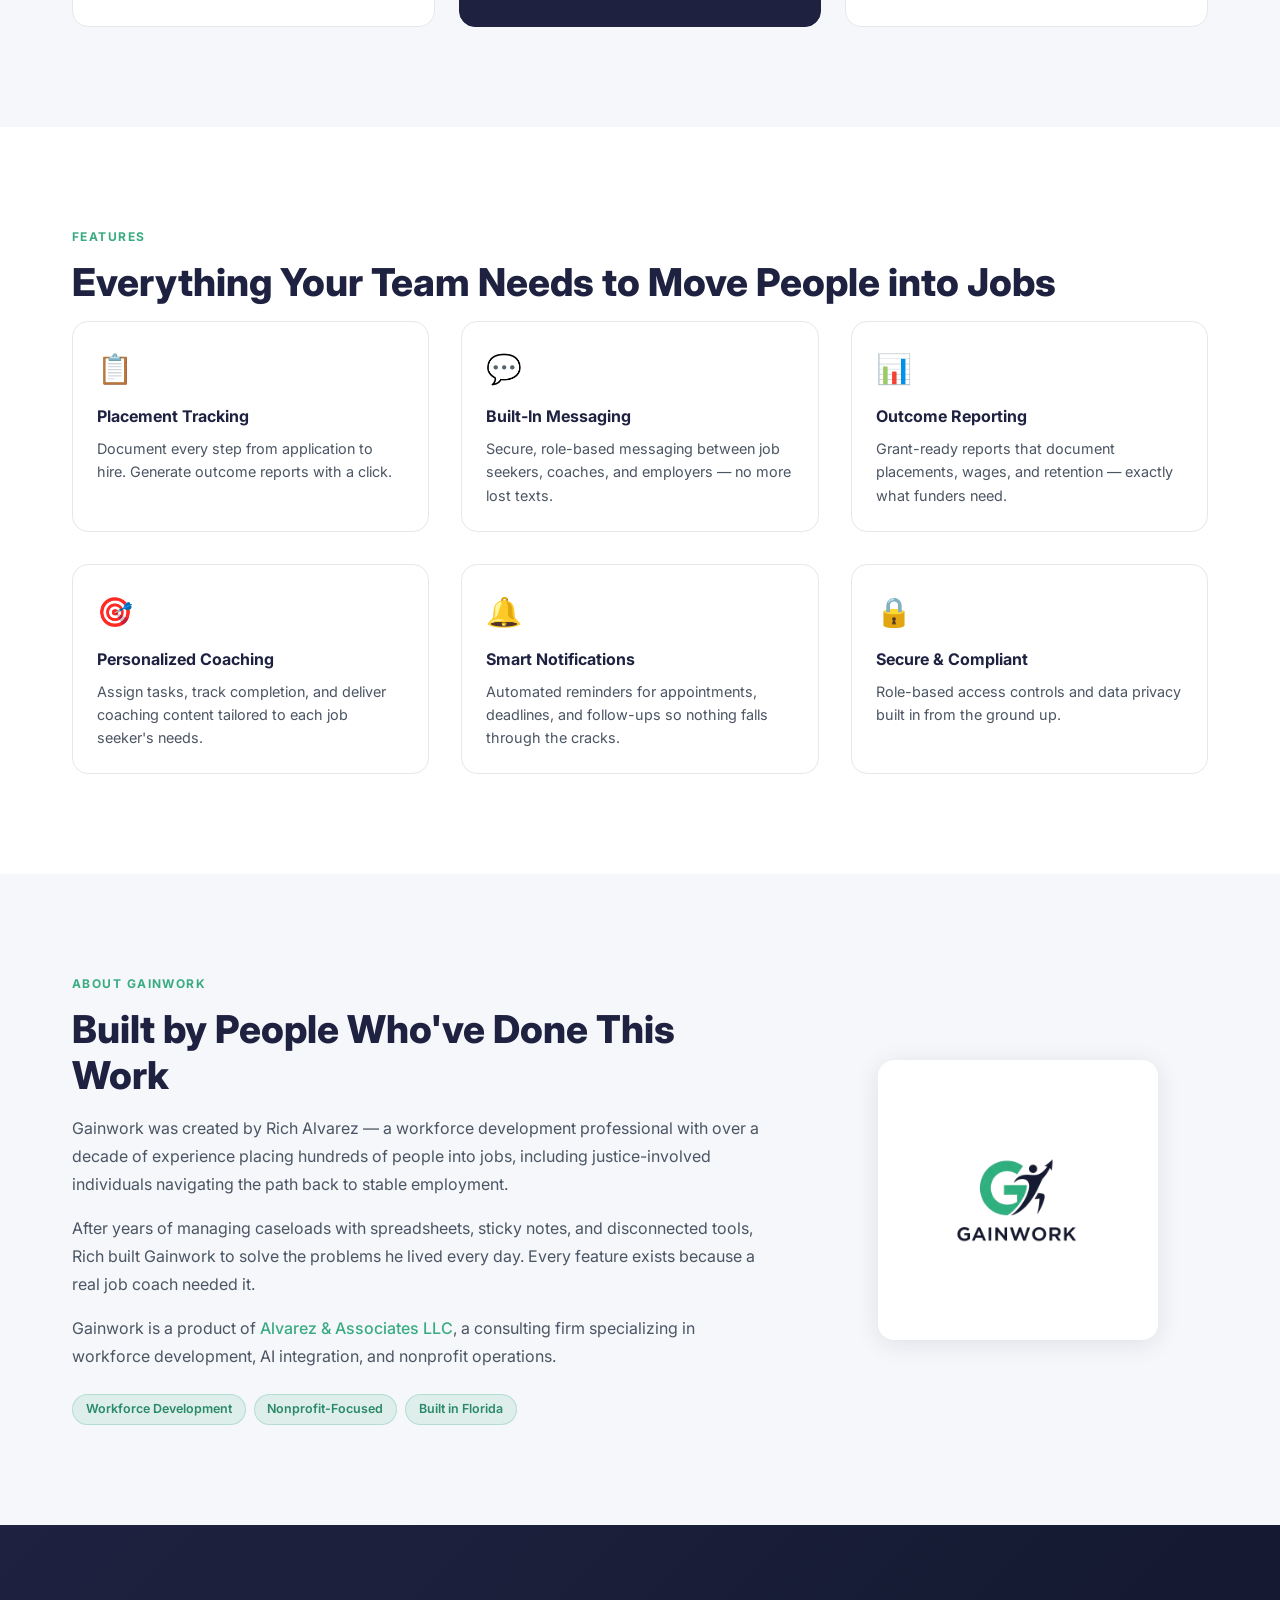
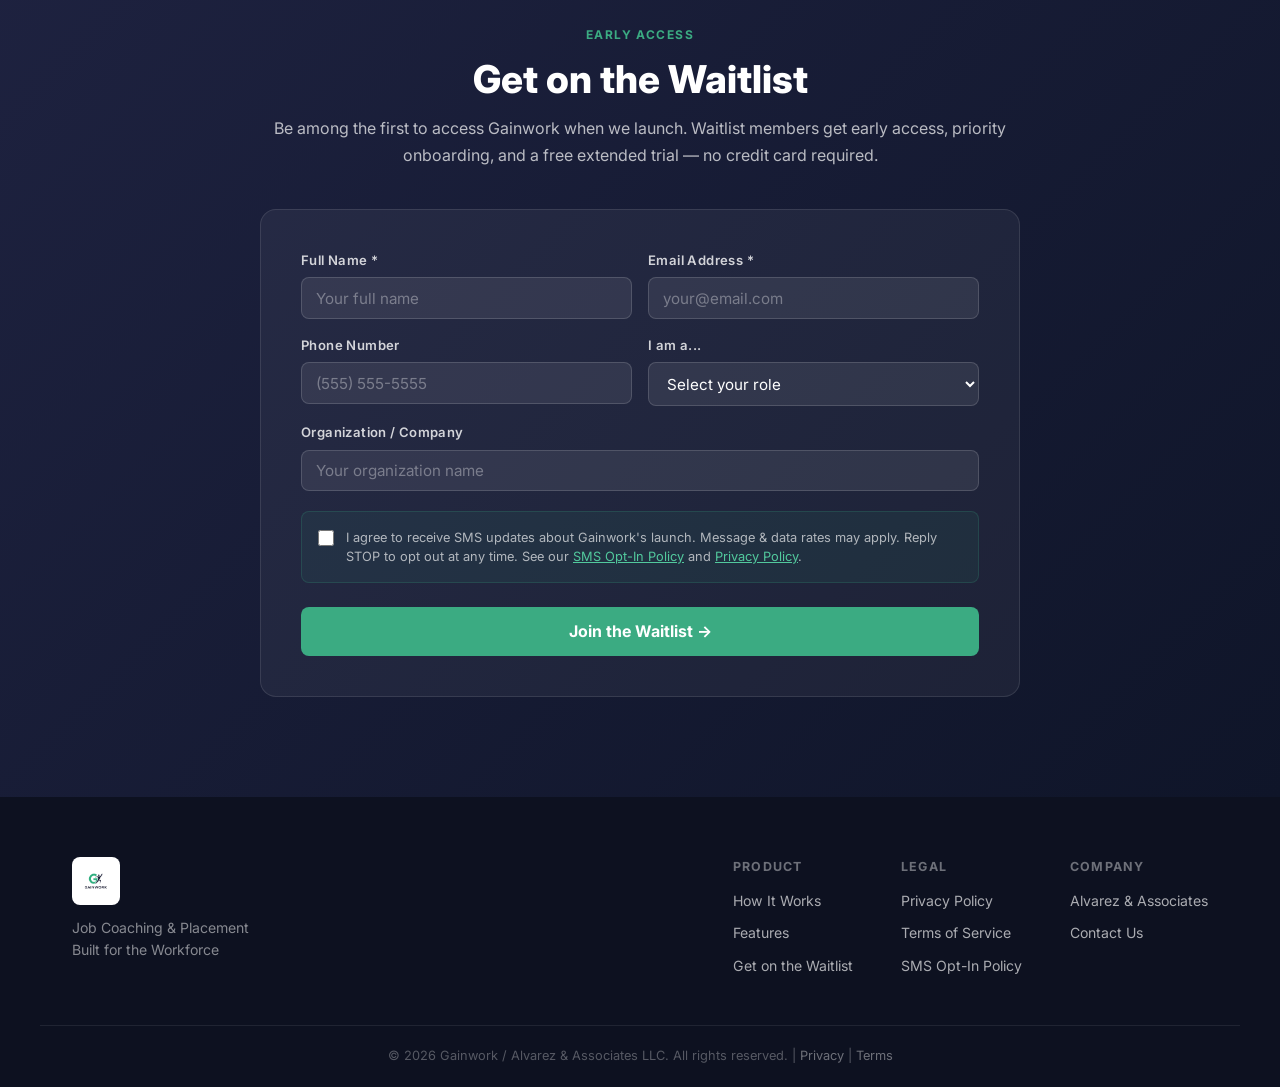
==== commit da7978f1: "Fix: correct CSS specificity so center portal card title and body text show white" ====
--- a/index.html
+++ b/index.html
@@ -26,7 +26,7 @@
   <link rel="preconnect" href="https://fonts.googleapis.com" />
   <link rel="preconnect" href="https://fonts.gstatic.com" crossorigin />
   <link href="https://fonts.googleapis.com/css2?family=Inter:wght@300;400;500;600;700;800&display=swap" rel="stylesheet" />
-  <link rel="stylesheet" href="styles.css?v=3" />
+  <link rel="stylesheet" href="styles.css?v=4" />
 </head>
 <body>
 
--- a/styles.css
+++ b/styles.css
@@ -277,8 +277,6 @@
   border-color: var(--navy);
   color: var(--white);
 }
-.portal-card--center h3 { color: var(--white); }
-.portal-card--center p { color: var(--white); }
 .portal-card--center .portal-features li { color: rgba(255,255,255,0.8); }
 .portal-card--center .portal-features li::before { color: var(--green-light); }
 .portal-icon {
@@ -291,12 +289,14 @@
   color: var(--navy);
   margin-bottom: 0.75rem;
 }
+.portal-card--center h3 { color: var(--white); }
 .portal-card p {
   font-size: 0.92rem;
   color: var(--text-mid);
   line-height: 1.6;
   margin-bottom: 1.2rem;
 }
+.portal-card--center p { color: var(--white); }
 .portal-features {
   list-style: none;
   display: flex;
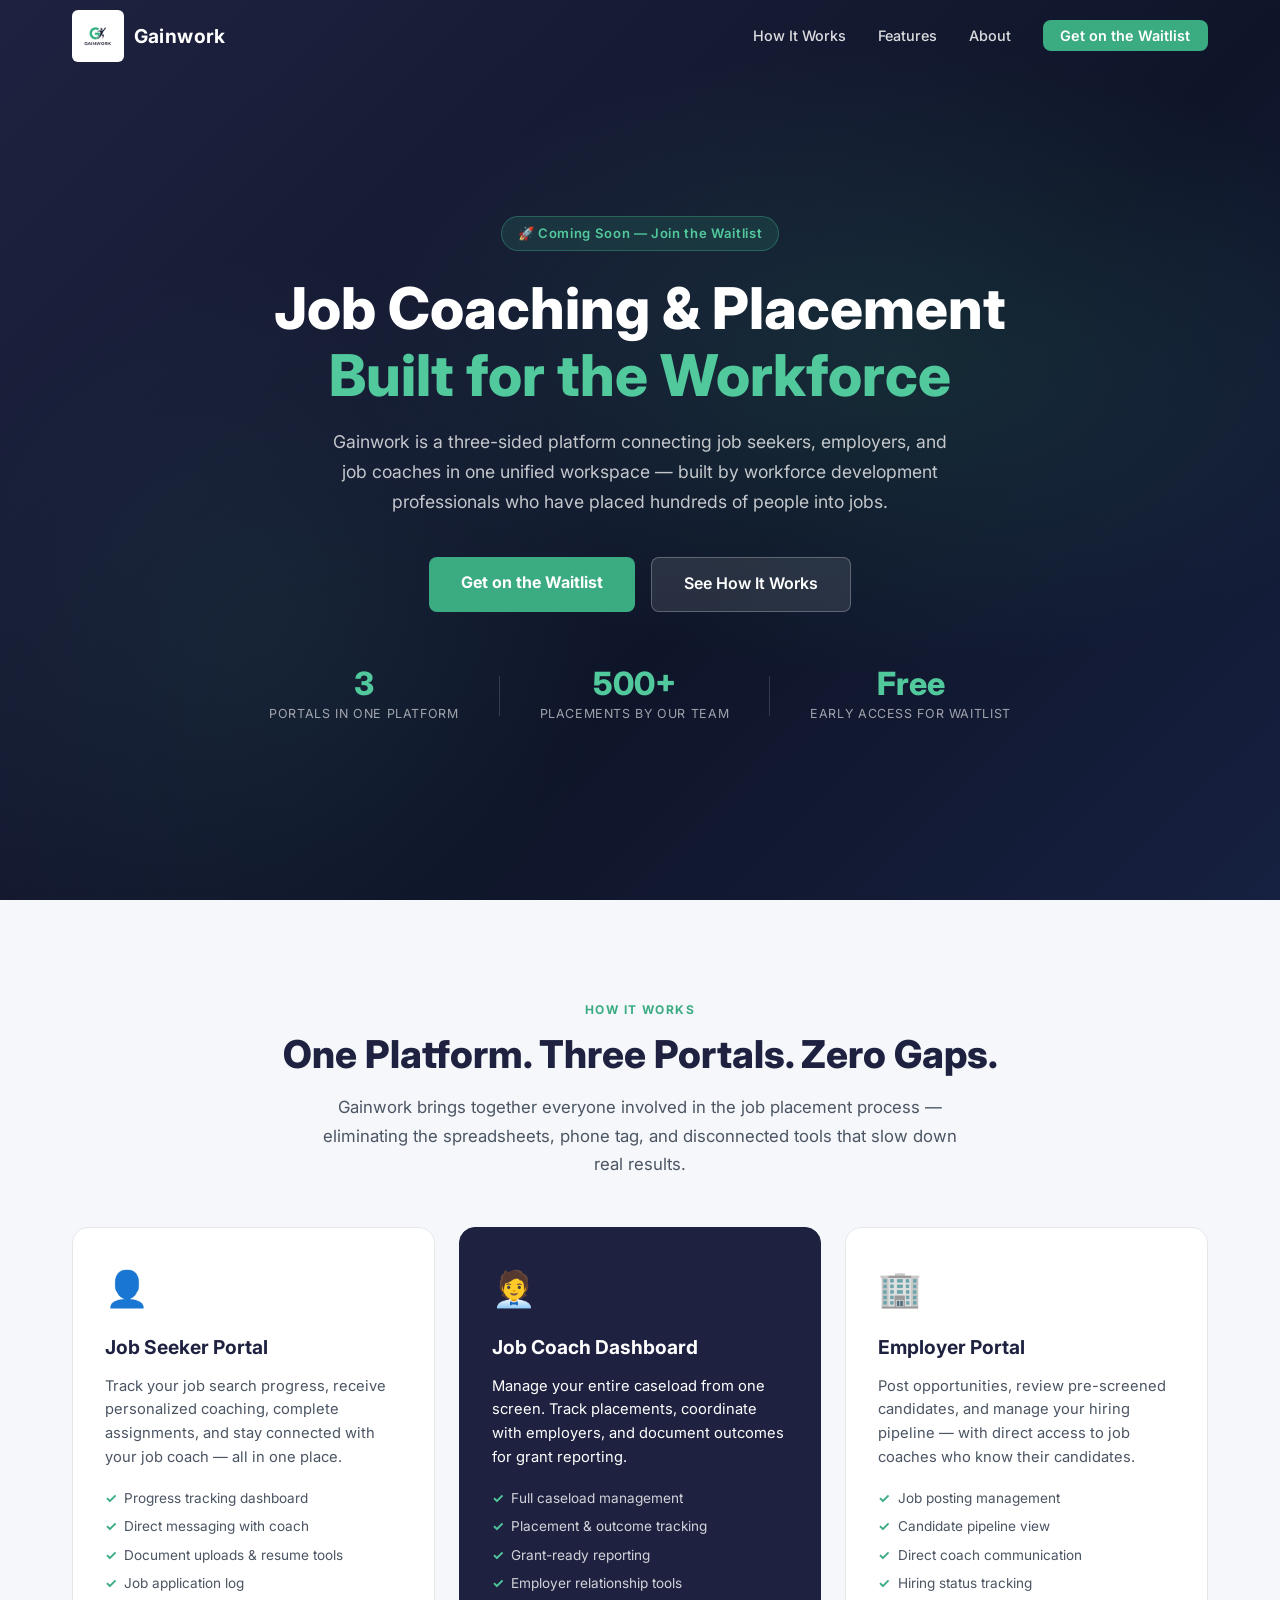
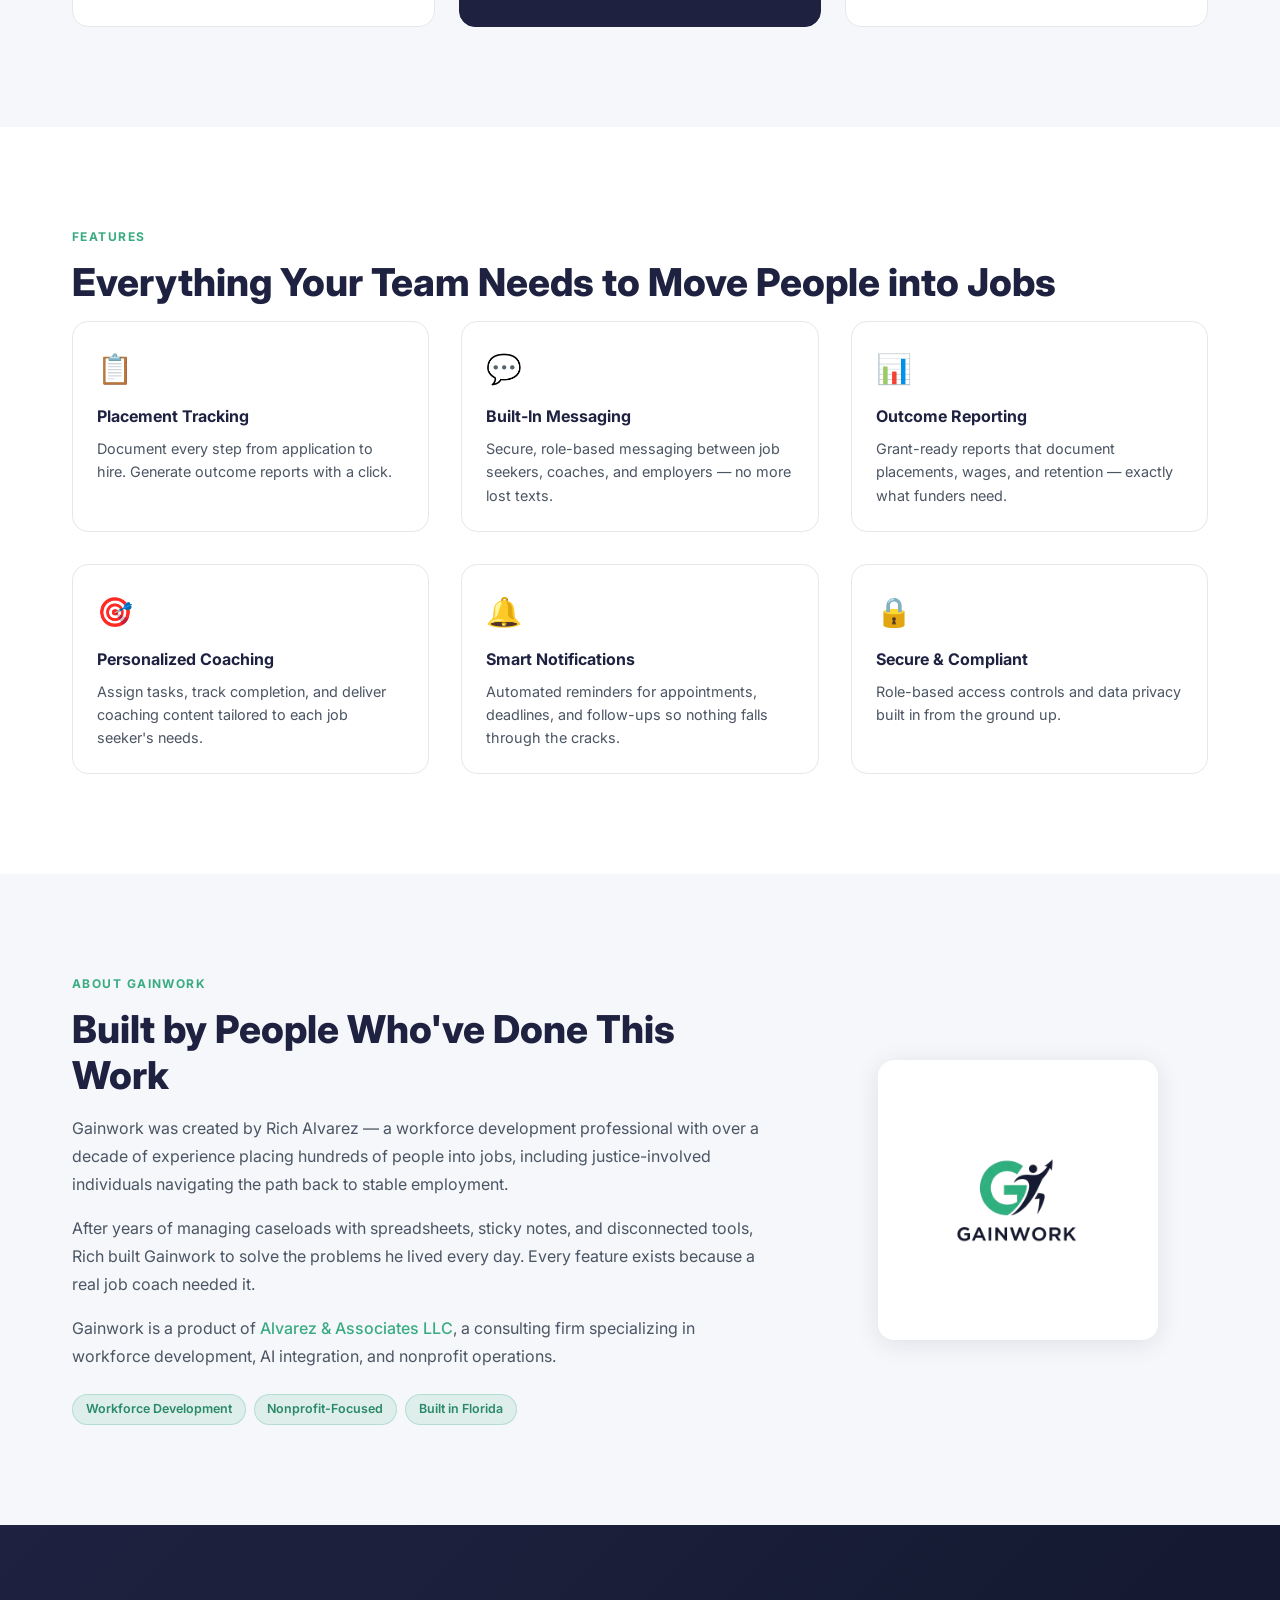
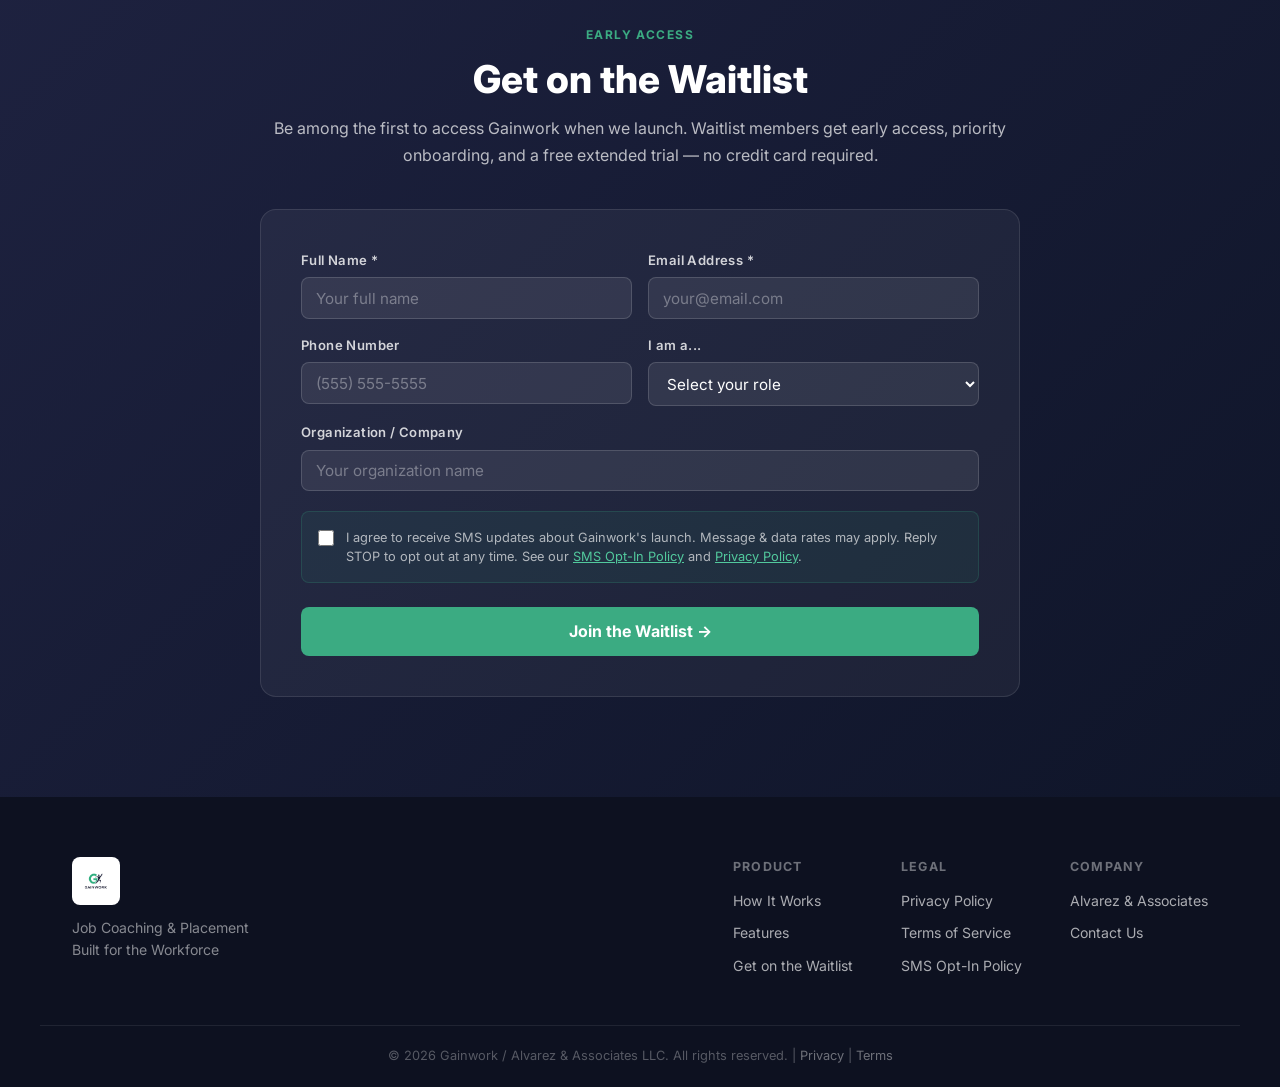
==== commit 02c91084: "Increase navbar logo size from 36px to 52px" ====
--- a/index.html
+++ b/index.html
@@ -26,7 +26,7 @@
   <link rel="preconnect" href="https://fonts.googleapis.com" />
   <link rel="preconnect" href="https://fonts.gstatic.com" crossorigin />
   <link href="https://fonts.googleapis.com/css2?family=Inter:wght@300;400;500;600;700;800&display=swap" rel="stylesheet" />
-  <link rel="stylesheet" href="styles.css?v=4" />
+  <link rel="stylesheet" href="styles.css?v=5" />
 </head>
 <body>
 
--- a/styles.css
+++ b/styles.css
@@ -59,7 +59,7 @@
   text-decoration: none;
 }
 .logo-img {
-  height: 36px;
+  height: 52px;
   width: auto;
   object-fit: contain;
   background: white;
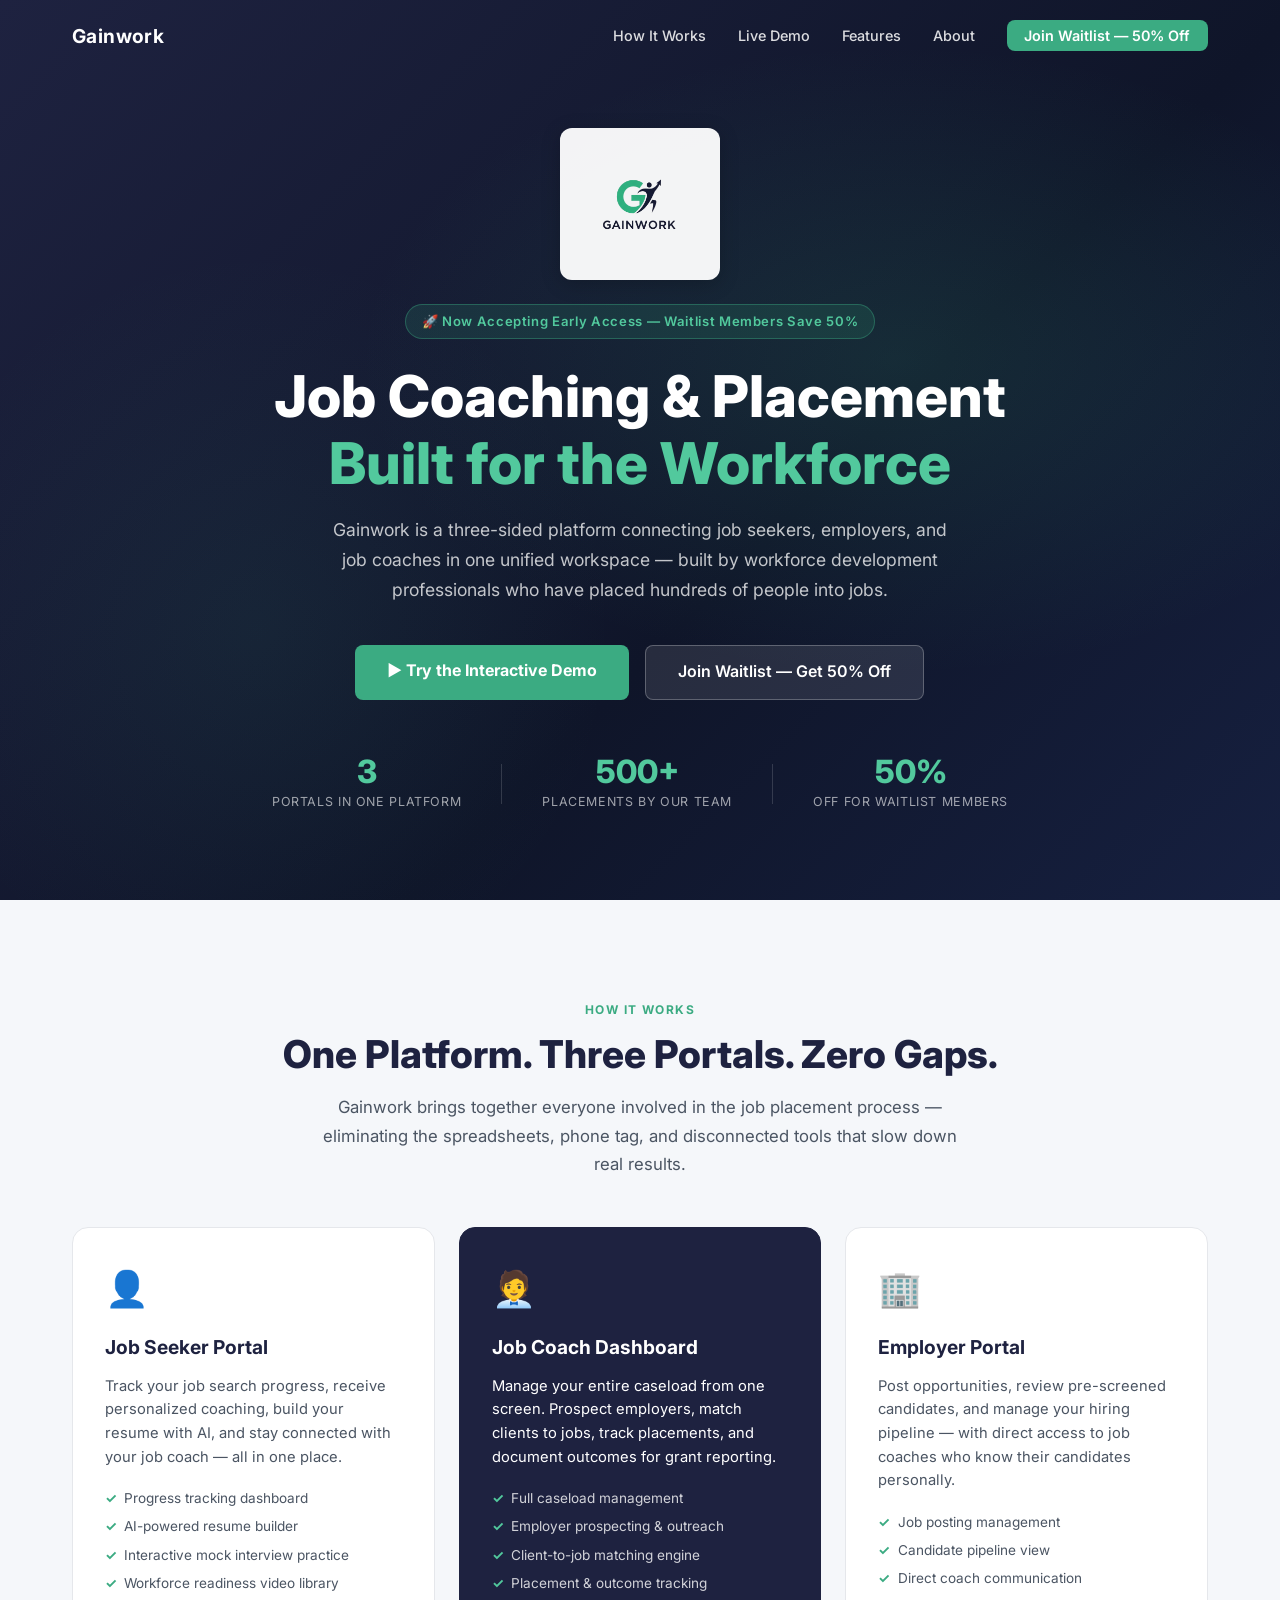
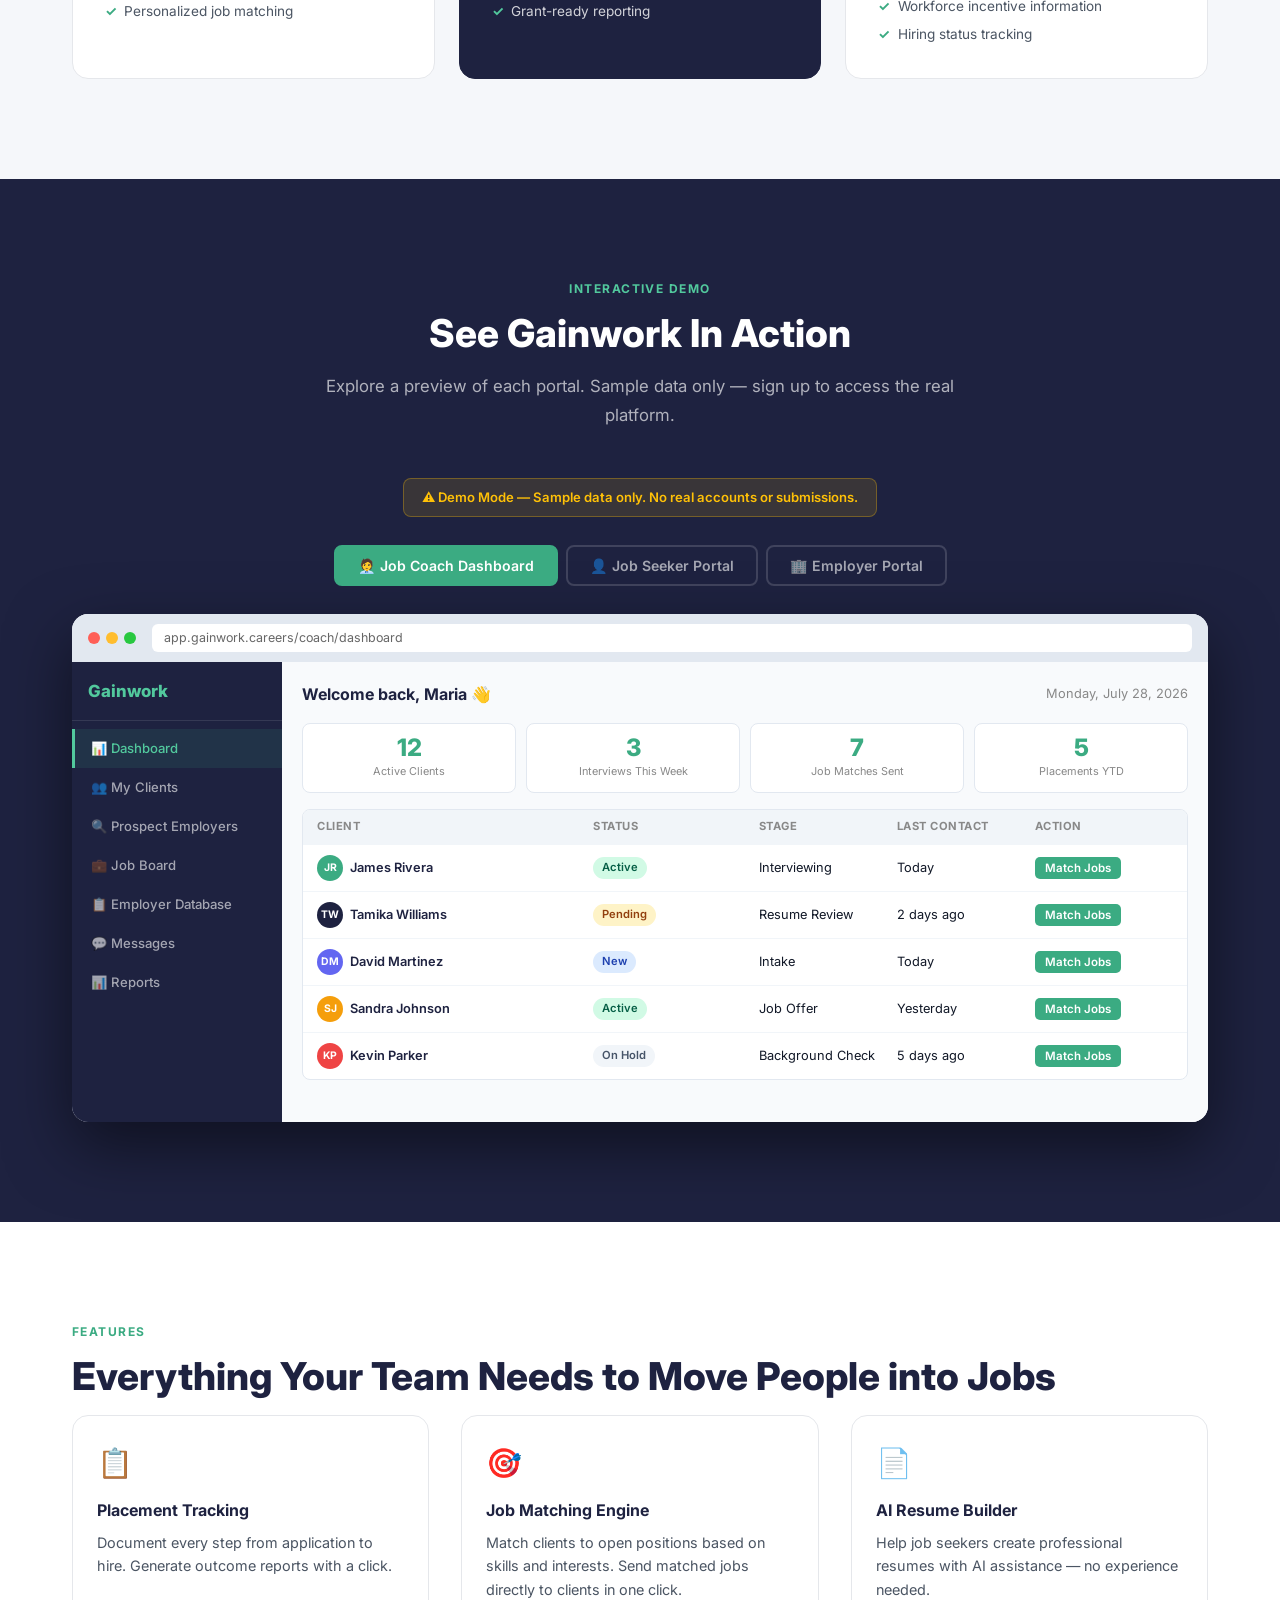
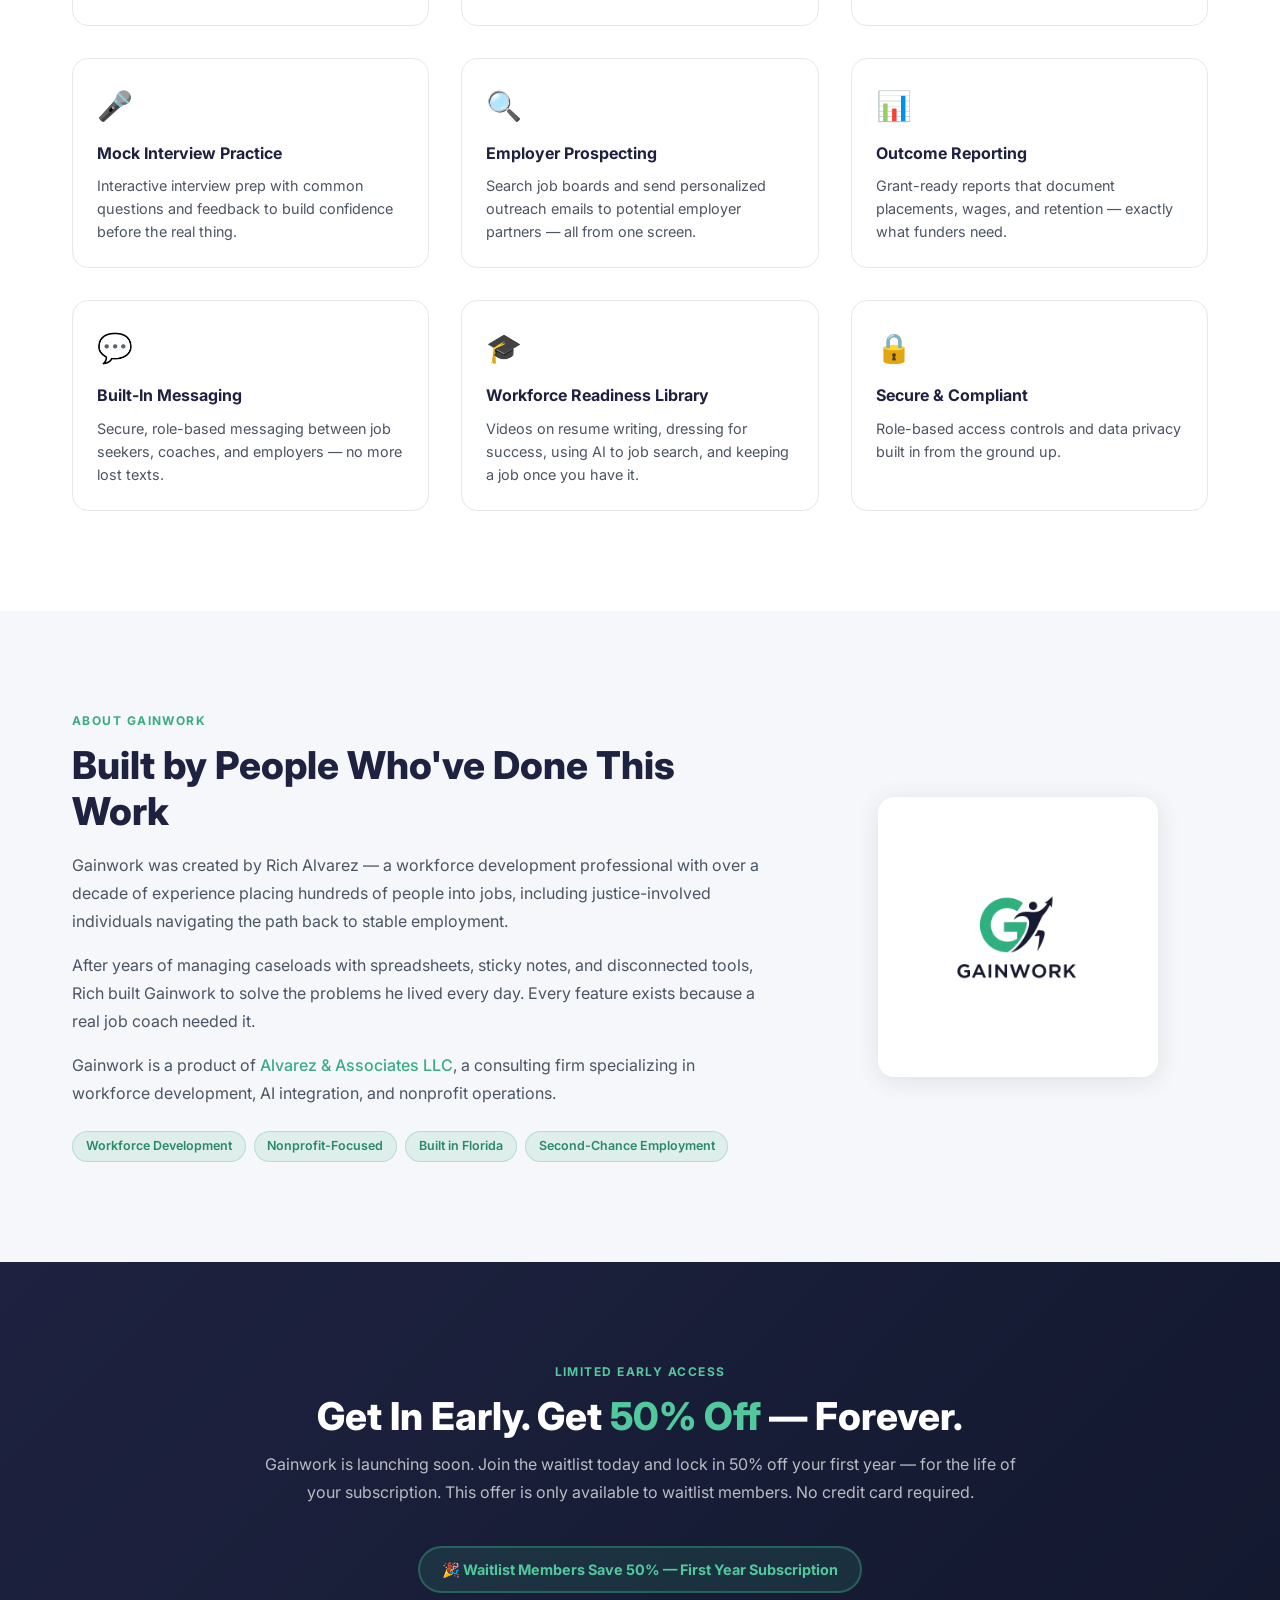
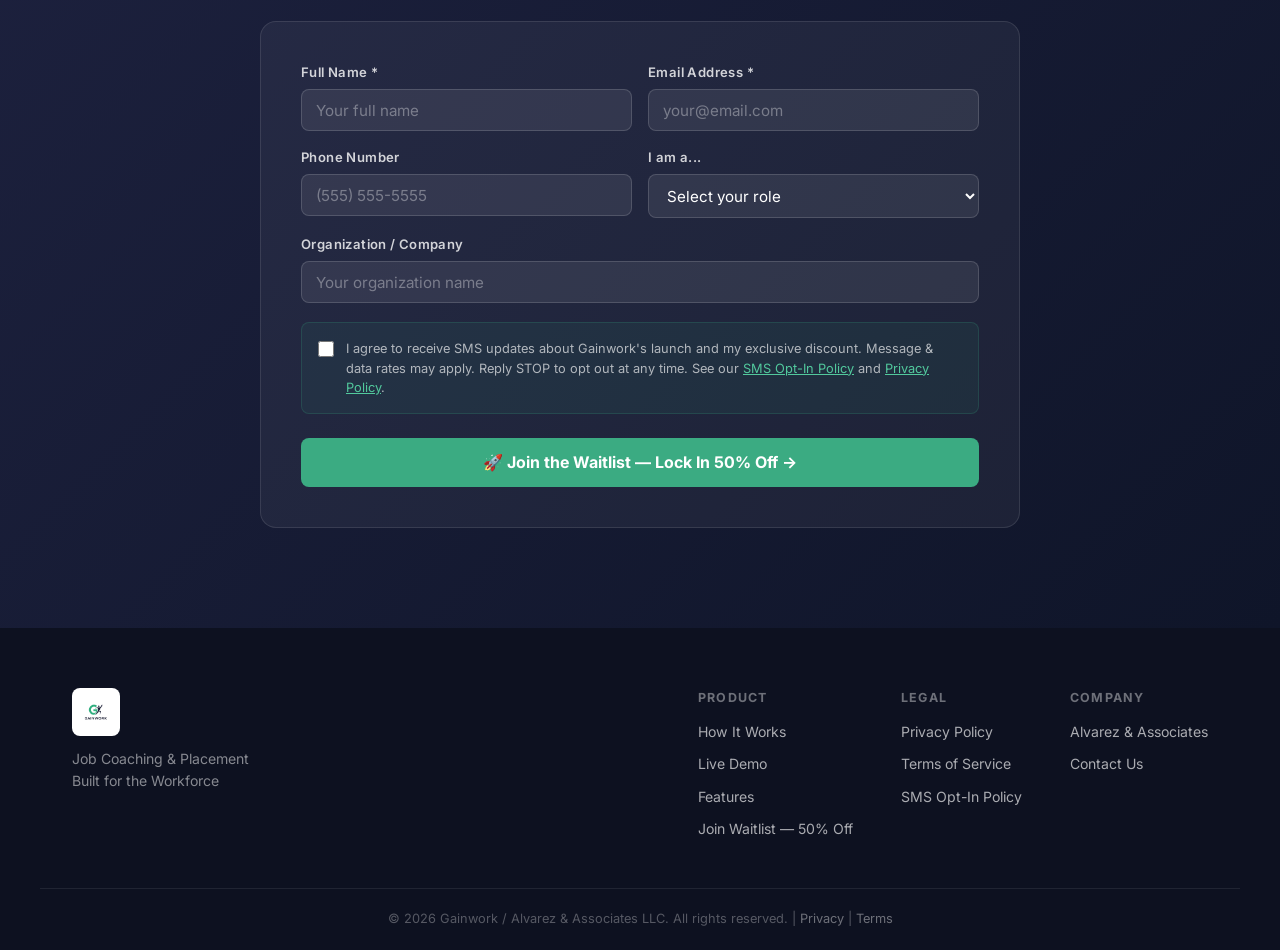
==== commit 1666b4a2: "Merge: add interactive demo, 50% waitlist offer, hero logo, updated features" ====
--- a/index.html
+++ b/index.html
@@ -4,7 +4,7 @@
   <meta charset="UTF-8" />
   <meta name="viewport" content="width=device-width, initial-scale=1.0" />
   <title>Gainwork — Job Coaching & Placement Platform</title>
-  <meta name="description" content="Gainwork is a three-sided job development platform connecting job seekers, employers, and job coaches in one unified workspace. Get on the waitlist." />
+  <meta name="description" content="Gainwork is a three-sided job development platform connecting job seekers, employers, and job coaches in one unified workspace. Join the waitlist and get 50% off at launch." />
   <meta name="keywords" content="job coaching platform, job placement software, workforce development app, job seeker portal, employer portal, job coach dashboard, gainwork" />
   <meta name="author" content="Gainwork" />
 
@@ -12,21 +12,21 @@
   <meta property="og:type" content="website" />
   <meta property="og:url" content="https://gainwork.careers/" />
   <meta property="og:title" content="Gainwork — Job Coaching & Placement Platform" />
-  <meta property="og:description" content="A three-sided platform connecting job seekers, employers, and job coaches in one unified workspace." />
+  <meta property="og:description" content="A three-sided platform connecting job seekers, employers, and job coaches. Join the waitlist for 50% off at launch." />
   <meta property="og:image" content="https://gainwork.careers/GainworkLogo.png" />
 
   <!-- Twitter -->
   <meta property="twitter:card" content="summary_large_image" />
   <meta property="twitter:url" content="https://gainwork.careers/" />
   <meta property="twitter:title" content="Gainwork — Job Coaching & Placement Platform" />
-  <meta property="twitter:description" content="A three-sided platform connecting job seekers, employers, and job coaches in one unified workspace." />
+  <meta property="twitter:description" content="A three-sided platform connecting job seekers, employers, and job coaches. Join the waitlist for 50% off at launch." />
   <meta property="twitter:image" content="https://gainwork.careers/GainworkLogo.png" />
 
   <link rel="canonical" href="https://gainwork.careers/" />
   <link rel="preconnect" href="https://fonts.googleapis.com" />
   <link rel="preconnect" href="https://fonts.gstatic.com" crossorigin />
   <link href="https://fonts.googleapis.com/css2?family=Inter:wght@300;400;500;600;700;800&display=swap" rel="stylesheet" />
-  <link rel="stylesheet" href="styles.css?v=5" />
+  <link rel="stylesheet" href="styles.css?v=6" />
 </head>
 <body>
 
@@ -34,14 +34,14 @@
   <nav class="navbar" id="navbar">
     <div class="nav-container">
       <a href="#home" class="nav-logo">
-        <img src="GainworkLogo.png" alt="Gainwork" class="logo-img" />
         <span class="logo-name">Gainwork</span>
       </a>
       <ul class="nav-links" id="navLinks">
         <li><a href="#how-it-works">How It Works</a></li>
+        <li><a href="#demo">Live Demo</a></li>
         <li><a href="#features">Features</a></li>
         <li><a href="#about">About</a></li>
-        <li><a href="#waitlist" class="nav-cta">Get on the Waitlist</a></li>
+        <li><a href="#waitlist" class="nav-cta">Join Waitlist — 50% Off</a></li>
       </ul>
       <button class="nav-toggle" id="navToggle" aria-label="Toggle navigation">
         <span></span><span></span><span></span>
@@ -53,12 +53,13 @@
   <section class="hero" id="home">
     <div class="hero-bg"></div>
     <div class="hero-content">
-      <div class="hero-badge">🚀 Coming Soon — Join the Waitlist</div>
+      <img src="GainworkLogo.png" alt="Gainwork" class="hero-logo-large" />
+      <div class="hero-badge">🚀 Now Accepting Early Access — Waitlist Members Save 50%</div>
       <h1>Job Coaching &amp; Placement<br /><span class="accent">Built for the Workforce</span></h1>
       <p class="hero-sub">Gainwork is a three-sided platform connecting job seekers, employers, and job coaches in one unified workspace — built by workforce development professionals who have placed hundreds of people into jobs.</p>
       <div class="hero-actions">
-        <a href="#waitlist" class="btn-primary">Get on the Waitlist</a>
-        <a href="#how-it-works" class="btn-secondary">See How It Works</a>
+        <a href="#demo" class="btn-primary">▶ Try the Interactive Demo</a>
+        <a href="#waitlist" class="btn-secondary">Join Waitlist — Get 50% Off</a>
       </div>
       <div class="hero-stats">
         <div class="stat">
@@ -72,8 +73,8 @@
         </div>
         <div class="stat-divider"></div>
         <div class="stat">
-          <span class="stat-num">Free</span>
-          <span class="stat-label">Early Access for Waitlist</span>
+          <span class="stat-num">50%</span>
+          <span class="stat-label">Off for Waitlist Members</span>
         </div>
       </div>
     </div>
@@ -89,35 +90,272 @@
         <div class="portal-card">
           <div class="portal-icon">👤</div>
           <h3>Job Seeker Portal</h3>
-          <p>Track your job search progress, receive personalized coaching, complete assignments, and stay connected with your job coach — all in one place.</p>
+          <p>Track your job search progress, receive personalized coaching, build your resume with AI, and stay connected with your job coach — all in one place.</p>
           <ul class="portal-features">
             <li>Progress tracking dashboard</li>
-            <li>Direct messaging with coach</li>
-            <li>Document uploads &amp; resume tools</li>
-            <li>Job application log</li>
+            <li>AI-powered resume builder</li>
+            <li>Interactive mock interview practice</li>
+            <li>Workforce readiness video library</li>
+            <li>Personalized job matching</li>
           </ul>
         </div>
         <div class="portal-card portal-card--center">
           <div class="portal-icon">🧑‍💼</div>
           <h3>Job Coach Dashboard</h3>
-          <p>Manage your entire caseload from one screen. Track placements, coordinate with employers, and document outcomes for grant reporting.</p>
+          <p>Manage your entire caseload from one screen. Prospect employers, match clients to jobs, track placements, and document outcomes for grant reporting.</p>
           <ul class="portal-features">
             <li>Full caseload management</li>
+            <li>Employer prospecting &amp; outreach</li>
+            <li>Client-to-job matching engine</li>
             <li>Placement &amp; outcome tracking</li>
             <li>Grant-ready reporting</li>
-            <li>Employer relationship tools</li>
           </ul>
         </div>
         <div class="portal-card">
           <div class="portal-icon">🏢</div>
           <h3>Employer Portal</h3>
-          <p>Post opportunities, review pre-screened candidates, and manage your hiring pipeline — with direct access to job coaches who know their candidates.</p>
+          <p>Post opportunities, review pre-screened candidates, and manage your hiring pipeline — with direct access to job coaches who know their candidates personally.</p>
           <ul class="portal-features">
             <li>Job posting management</li>
             <li>Candidate pipeline view</li>
             <li>Direct coach communication</li>
+            <li>Workforce incentive information</li>
             <li>Hiring status tracking</li>
           </ul>
+        </div>
+      </div>
+    </div>
+  </section>
+
+  <!-- INTERACTIVE DEMO -->
+  <section class="demo-section" id="demo">
+    <div class="container">
+      <div class="section-label" style="color:var(--green-light)">Interactive Demo</div>
+      <h2 style="color:white">See Gainwork <span class="accent">In Action</span></h2>
+      <p class="section-sub" style="color:rgba(255,255,255,0.65)">Explore a preview of each portal. Sample data only — sign up to access the real platform.</p>
+      <div class="demo-warning">⚠️ Demo Mode — Sample data only. No real accounts or submissions.</div>
+      <div class="demo-tabs">
+        <button class="demo-tab active" onclick="switchDemo('coach', this)">🧑‍💼 Job Coach Dashboard</button>
+        <button class="demo-tab" onclick="switchDemo('seeker', this)">👤 Job Seeker Portal</button>
+        <button class="demo-tab" onclick="switchDemo('employer', this)">🏢 Employer Portal</button>
+      </div>
+
+      <!-- Job Coach Demo -->
+      <div id="demo-coach" class="demo-panel active">
+        <div class="demo-window">
+          <div class="demo-titlebar">
+            <span class="demo-dot red"></span>
+            <span class="demo-dot yellow"></span>
+            <span class="demo-dot green"></span>
+            <span class="demo-url">app.gainwork.careers/coach/dashboard</span>
+          </div>
+          <div class="demo-body">
+            <div class="jc-layout">
+              <div class="jc-sidebar">
+                <div class="jc-sidebar-logo"><span>Gainwork</span></div>
+                <div class="jc-nav-item active">📊 Dashboard</div>
+                <div class="jc-nav-item">👥 My Clients</div>
+                <div class="jc-nav-item">🔍 Prospect Employers</div>
+                <div class="jc-nav-item">💼 Job Board</div>
+                <div class="jc-nav-item">📋 Employer Database</div>
+                <div class="jc-nav-item">💬 Messages</div>
+                <div class="jc-nav-item">📊 Reports</div>
+              </div>
+              <div class="jc-main">
+                <div class="jc-header">
+                  <h3>Welcome back, Maria 👋</h3>
+                  <span style="font-size:0.8rem;color:#888">Monday, July 28, 2026</span>
+                </div>
+                <div class="jc-stats">
+                  <div class="jc-stat-card"><div class="jc-num">12</div><div class="jc-lbl">Active Clients</div></div>
+                  <div class="jc-stat-card"><div class="jc-num">3</div><div class="jc-lbl">Interviews This Week</div></div>
+                  <div class="jc-stat-card"><div class="jc-num">7</div><div class="jc-lbl">Job Matches Sent</div></div>
+                  <div class="jc-stat-card"><div class="jc-num">5</div><div class="jc-lbl">Placements YTD</div></div>
+                </div>
+                <div class="jc-table">
+                  <div class="jc-table-header">
+                    <span>Client</span><span>Status</span><span>Stage</span><span>Last Contact</span><span>Action</span>
+                  </div>
+                  <div class="jc-table-row">
+                    <span class="jc-name"><span class="jc-avatar" style="background:#3BAB82">JR</span>James Rivera</span>
+                    <span><span class="pill pill-green">Active</span></span>
+                    <span>Interviewing</span>
+                    <span>Today</span>
+                    <span><button class="match-btn">Match Jobs</button></span>
+                  </div>
+                  <div class="jc-table-row">
+                    <span class="jc-name"><span class="jc-avatar" style="background:#1E2240">TW</span>Tamika Williams</span>
+                    <span><span class="pill pill-yellow">Pending</span></span>
+                    <span>Resume Review</span>
+                    <span>2 days ago</span>
+                    <span><button class="match-btn">Match Jobs</button></span>
+                  </div>
+                  <div class="jc-table-row">
+                    <span class="jc-name"><span class="jc-avatar" style="background:#6366f1">DM</span>David Martinez</span>
+                    <span><span class="pill pill-blue">New</span></span>
+                    <span>Intake</span>
+                    <span>Today</span>
+                    <span><button class="match-btn">Match Jobs</button></span>
+                  </div>
+                  <div class="jc-table-row">
+                    <span class="jc-name"><span class="jc-avatar" style="background:#f59e0b">SJ</span>Sandra Johnson</span>
+                    <span><span class="pill pill-green">Active</span></span>
+                    <span>Job Offer</span>
+                    <span>Yesterday</span>
+                    <span><button class="match-btn">Match Jobs</button></span>
+                  </div>
+                  <div class="jc-table-row">
+                    <span class="jc-name"><span class="jc-avatar" style="background:#ef4444">KP</span>Kevin Parker</span>
+                    <span><span class="pill pill-gray">On Hold</span></span>
+                    <span>Background Check</span>
+                    <span>5 days ago</span>
+                    <span><button class="match-btn">Match Jobs</button></span>
+                  </div>
+                </div>
+              </div>
+            </div>
+          </div>
+        </div>
+      </div>
+
+      <!-- Job Seeker Demo -->
+      <div id="demo-seeker" class="demo-panel">
+        <div class="demo-window">
+          <div class="demo-titlebar">
+            <span class="demo-dot red"></span>
+            <span class="demo-dot yellow"></span>
+            <span class="demo-dot green"></span>
+            <span class="demo-url">app.gainwork.careers/portal</span>
+          </div>
+          <div class="demo-body">
+            <div class="js-layout">
+              <div class="js-sidebar">
+                <div class="js-sidebar-logo"><span>Gainwork</span></div>
+                <div class="js-nav-item active">🏠 My Dashboard</div>
+                <div class="js-nav-item">📄 My Resume</div>
+                <div class="js-nav-item">💼 Job Matches</div>
+                <div class="js-nav-item">🎤 Mock Interview</div>
+                <div class="js-nav-item">🎓 Learn</div>
+                <div class="js-nav-item">💬 My Coach</div>
+              </div>
+              <div class="js-main">
+                <div class="js-welcome">
+                  <h3>Good morning, James! 👋</h3>
+                  <p>You have 3 new job matches and a message from your coach.</p>
+                  <div class="js-progress">
+                    <div class="js-progress-label"><span>Profile Completion</span><span>65%</span></div>
+                    <div class="js-progress-bar"><div class="js-progress-fill"></div></div>
+                  </div>
+                </div>
+                <div class="js-cards">
+                  <div class="js-card">
+                    <div class="js-card-icon">📄</div>
+                    <h4>Build My Resume</h4>
+                    <p>AI-powered resume builder</p>
+                  </div>
+                  <div class="js-card">
+                    <div class="js-card-icon">🎤</div>
+                    <h4>Practice Interview</h4>
+                    <p>Interactive mock questions</p>
+                  </div>
+                  <div class="js-card">
+                    <div class="js-card-icon">🎓</div>
+                    <h4>Watch &amp; Learn</h4>
+                    <p>Workforce readiness videos</p>
+                  </div>
+                  <div class="js-card">
+                    <div class="js-card-icon">💬</div>
+                    <h4>Message Coach</h4>
+                    <p>1 unread message from Maria</p>
+                  </div>
+                </div>
+                <div class="js-jobs">
+                  <div class="js-jobs-header">🎯 Your Job Matches (3 New)</div>
+                  <div class="js-job-row">
+                    <div><div class="js-job-title">Warehouse Associate</div><div class="js-job-co">Amazon Logistics • Clearwater, FL</div></div>
+                    <button class="apply-btn">Apply Now</button>
+                  </div>
+                  <div class="js-job-row">
+                    <div><div class="js-job-title">Customer Service Rep</div><div class="js-job-co">Bright House Networks • Tampa, FL</div></div>
+                    <button class="apply-btn">Apply Now</button>
+                  </div>
+                  <div class="js-job-row">
+                    <div><div class="js-job-title">Delivery Driver</div><div class="js-job-co">FedEx Ground • St. Petersburg, FL</div></div>
+                    <button class="apply-btn">Apply Now</button>
+                  </div>
+                </div>
+              </div>
+            </div>
+          </div>
+        </div>
+      </div>
+
+      <!-- Employer Demo -->
+      <div id="demo-employer" class="demo-panel">
+        <div class="demo-window">
+          <div class="demo-titlebar">
+            <span class="demo-dot red"></span>
+            <span class="demo-dot yellow"></span>
+            <span class="demo-dot green"></span>
+            <span class="demo-url">app.gainwork.careers/employer</span>
+          </div>
+          <div class="demo-body">
+            <div class="emp-layout">
+              <div class="emp-header">
+                <h3>Your Job Postings</h3>
+                <button class="emp-post-btn">+ Post a New Job</button>
+              </div>
+              <div class="emp-jobs">
+                <div class="emp-job-card">
+                  <div class="emp-job-info">
+                    <h4>Warehouse Associate — Full Time</h4>
+                    <p>Posted 3 days ago • Clearwater, FL • $16–$19/hr</p>
+                    <div class="emp-tags">
+                      <span class="emp-tag">Full Time</span>
+                      <span class="emp-tag">Entry Level</span>
+                      <span class="emp-tag">Immediate Start</span>
+                    </div>
+                  </div>
+                  <div class="emp-job-stats">
+                    <div class="emp-big">8</div>
+                    <div class="emp-small">Applicants</div>
+                    <button class="view-btn">View Candidates</button>
+                  </div>
+                </div>
+                <div class="emp-job-card">
+                  <div class="emp-job-info">
+                    <h4>Customer Service Representative</h4>
+                    <p>Posted 1 week ago • Tampa, FL • $15–$17/hr</p>
+                    <div class="emp-tags">
+                      <span class="emp-tag">Full Time</span>
+                      <span class="emp-tag">Training Provided</span>
+                    </div>
+                  </div>
+                  <div class="emp-job-stats">
+                    <div class="emp-big">14</div>
+                    <div class="emp-small">Applicants</div>
+                    <button class="view-btn">View Candidates</button>
+                  </div>
+                </div>
+                <div class="emp-job-card">
+                  <div class="emp-job-info">
+                    <h4>Delivery Driver — CDL Not Required</h4>
+                    <p>Posted 2 weeks ago • St. Petersburg, FL • $18–$22/hr</p>
+                    <div class="emp-tags">
+                      <span class="emp-tag">Full Time</span>
+                      <span class="emp-tag">Benefits</span>
+                      <span class="emp-tag">WOTC Eligible</span>
+                    </div>
+                  </div>
+                  <div class="emp-job-stats">
+                    <div class="emp-big">6</div>
+                    <div class="emp-small">Applicants</div>
+                    <button class="view-btn">View Candidates</button>
+                  </div>
+                </div>
+              </div>
+            </div>
+          </div>
         </div>
       </div>
     </div>
@@ -135,24 +373,39 @@
           <p>Document every step from application to hire. Generate outcome reports with a click.</p>
         </div>
         <div class="feature-item">
+          <div class="feature-icon">🎯</div>
+          <h4>Job Matching Engine</h4>
+          <p>Match clients to open positions based on skills and interests. Send matched jobs directly to clients in one click.</p>
+        </div>
+        <div class="feature-item">
+          <div class="feature-icon">📄</div>
+          <h4>AI Resume Builder</h4>
+          <p>Help job seekers create professional resumes with AI assistance — no experience needed.</p>
+        </div>
+        <div class="feature-item">
+          <div class="feature-icon">🎤</div>
+          <h4>Mock Interview Practice</h4>
+          <p>Interactive interview prep with common questions and feedback to build confidence before the real thing.</p>
+        </div>
+        <div class="feature-item">
+          <div class="feature-icon">🔍</div>
+          <h4>Employer Prospecting</h4>
+          <p>Search job boards and send personalized outreach emails to potential employer partners — all from one screen.</p>
+        </div>
+        <div class="feature-item">
+          <div class="feature-icon">📊</div>
+          <h4>Outcome Reporting</h4>
+          <p>Grant-ready reports that document placements, wages, and retention — exactly what funders need.</p>
+        </div>
+        <div class="feature-item">
           <div class="feature-icon">💬</div>
           <h4>Built-In Messaging</h4>
           <p>Secure, role-based messaging between job seekers, coaches, and employers — no more lost texts.</p>
         </div>
         <div class="feature-item">
-          <div class="feature-icon">📊</div>
-          <h4>Outcome Reporting</h4>
-          <p>Grant-ready reports that document placements, wages, and retention — exactly what funders need.</p>
-        </div>
-        <div class="feature-item">
-          <div class="feature-icon">🎯</div>
-          <h4>Personalized Coaching</h4>
-          <p>Assign tasks, track completion, and deliver coaching content tailored to each job seeker's needs.</p>
-        </div>
-        <div class="feature-item">
-          <div class="feature-icon">🔔</div>
-          <h4>Smart Notifications</h4>
-          <p>Automated reminders for appointments, deadlines, and follow-ups so nothing falls through the cracks.</p>
+          <div class="feature-icon">🎓</div>
+          <h4>Workforce Readiness Library</h4>
+          <p>Videos on resume writing, dressing for success, using AI to job search, and keeping a job once you have it.</p>
         </div>
         <div class="feature-item">
           <div class="feature-icon">🔒</div>
@@ -176,6 +429,7 @@
           <span class="badge">Workforce Development</span>
           <span class="badge">Nonprofit-Focused</span>
           <span class="badge">Built in Florida</span>
+          <span class="badge">Second-Chance Employment</span>
         </div>
       </div>
       <div class="about-logo">
@@ -188,10 +442,11 @@
   <section class="waitlist" id="waitlist">
     <div class="container">
       <div class="waitlist-card">
-        <div class="section-label">Early Access</div>
-        <h2>Get on the Waitlist</h2>
-        <p class="waitlist-sub">Be among the first to access Gainwork when we launch. Waitlist members get early access, priority onboarding, and a free extended trial — no credit card required.</p>
-        <form class="waitlist-form" action="https://formspree.io/f/mdavnzlg" method="POST">
+        <div class="section-label" style="color:var(--green-light)">Limited Early Access</div>
+        <h2>Get In Early. Get <span class="accent">50% Off</span> — Forever.</h2>
+        <p class="waitlist-sub">Gainwork is launching soon. Join the waitlist today and lock in 50% off your first year — for the life of your subscription. This offer is only available to waitlist members. No credit card required.</p>
+        <div class="discount-badge">🎉 Waitlist Members Save 50% — First Year Subscription</div>
+        <form class="waitlist-form" id="waitlistForm" action="https://formspree.io/f/mdavnzlg" method="POST">
           <div class="form-row">
             <div class="form-group">
               <label for="name">Full Name *</label>
@@ -211,8 +466,8 @@
               <label for="role">I am a...</label>
               <select id="role" name="role">
                 <option value="">Select your role</option>
-                <option value="job-coach">Job Coach / Case Manager</option>
-                <option value="nonprofit-director">Nonprofit Director</option>
+                <option value="job-coach">Job Coach / Employment Specialist</option>
+                <option value="nonprofit-director">Nonprofit Director / Program Manager</option>
                 <option value="employer">Employer / HR</option>
                 <option value="job-seeker">Job Seeker</option>
                 <option value="other">Other</option>
@@ -226,13 +481,18 @@
           <div class="sms-consent">
             <label class="checkbox-label">
               <input type="checkbox" name="sms_consent" value="yes" />
-              <span>I agree to receive SMS updates about Gainwork's launch. Message &amp; data rates may apply. Reply STOP to opt out at any time. See our <a href="opt-in.html">SMS Opt-In Policy</a> and <a href="privacy.html">Privacy Policy</a>.</span>
+              <span>I agree to receive SMS updates about Gainwork's launch and my exclusive discount. Message &amp; data rates may apply. Reply STOP to opt out at any time. See our <a href="opt-in.html">SMS Opt-In Policy</a> and <a href="privacy.html">Privacy Policy</a>.</span>
             </label>
           </div>
-          <input type="hidden" name="_subject" value="New Gainwork Waitlist Signup" />
-          <input type="hidden" name="_next" value="https://gainwork.careers/thank-you.html" />
-          <button type="submit" class="btn-submit">Join the Waitlist →</button>
+          <input type="hidden" name="_subject" value="New Gainwork Waitlist Signup — 50% Discount" />
+          <input type="hidden" name="source" value="gainwork.careers waitlist" />
+          <button type="submit" class="btn-submit">🚀 Join the Waitlist — Lock In 50% Off →</button>
         </form>
+        <div class="waitlist-success" id="waitlistSuccess" style="display:none">
+          <div style="font-size:3rem;margin-bottom:12px">🎉</div>
+          <h3 style="color:white;margin-bottom:8px">You're on the list!</h3>
+          <p style="color:rgba(255,255,255,0.75)">We'll send your exclusive 50% discount code when Gainwork launches. Thank you!</p>
+        </div>
       </div>
     </div>
   </section>
@@ -248,8 +508,9 @@
         <div class="footer-col">
           <h5>Product</h5>
           <a href="#how-it-works">How It Works</a>
+          <a href="#demo">Live Demo</a>
           <a href="#features">Features</a>
-          <a href="#waitlist">Get on the Waitlist</a>
+          <a href="#waitlist">Join Waitlist — 50% Off</a>
         </div>
         <div class="footer-col">
           <h5>Legal</h5>
@@ -283,14 +544,43 @@
       navLinks.classList.toggle('open');
       toggle.classList.toggle('open');
     });
-
-    // Close mobile nav on link click
     document.querySelectorAll('.nav-links a').forEach(a => {
       a.addEventListener('click', () => {
         navLinks.classList.remove('open');
         toggle.classList.remove('open');
       });
     });
+
+    // Demo panel switching
+    function switchDemo(panel, btn) {
+      document.querySelectorAll('.demo-tab').forEach(b => b.classList.remove('active'));
+      document.querySelectorAll('.demo-panel').forEach(p => p.classList.remove('active'));
+      btn.classList.add('active');
+      document.getElementById('demo-' + panel).classList.add('active');
+    }
+
+    // Waitlist form AJAX submission
+    const wlForm = document.getElementById('waitlistForm');
+    if (wlForm) {
+      wlForm.addEventListener('submit', async function(e) {
+        e.preventDefault();
+        const data = new FormData(this);
+        try {
+          const res = await fetch(this.action, {
+            method: 'POST', body: data,
+            headers: { 'Accept': 'application/json' }
+          });
+          if (res.ok) {
+            this.style.display = 'none';
+            document.getElementById('waitlistSuccess').style.display = 'block';
+          } else {
+            window.location.href = 'thank-you.html';
+          }
+        } catch(err) {
+          window.location.href = 'thank-you.html';
+        }
+      });
+    }
   </script>
 </body>
 </html>
--- a/styles.css
+++ b/styles.css
@@ -610,3 +610,210 @@
 }
 .legal-page ul { padding-left: 1.5rem; }
 .legal-page a { color: var(--green); }
+
+/* ---- HERO LOGO ---- */
+.hero-logo-large {
+  width: 160px;
+  max-width: 50vw;
+  height: auto;
+  display: block;
+  margin: 0 auto 24px;
+  background: rgba(255,255,255,0.95);
+  border-radius: 12px;
+  padding: 10px 14px;
+  box-shadow: 0 4px 20px rgba(0,0,0,0.2);
+}
+
+/* ---- DEMO SECTION ---- */
+.demo-section {
+  padding: 100px 0;
+  background: var(--navy);
+}
+.demo-section .container { text-align: center; }
+.demo-warning {
+  display: inline-flex; align-items: center; gap: 8px;
+  background: rgba(255,193,7,0.12); border: 1px solid rgba(255,193,7,0.3);
+  color: #ffc107; padding: 8px 18px; border-radius: 8px;
+  font-size: 0.82rem; font-weight: 600; margin-bottom: 28px;
+}
+.demo-tabs {
+  display: flex; gap: 8px; margin-bottom: 28px;
+  flex-wrap: wrap; justify-content: center;
+}
+.demo-tab {
+  padding: 10px 22px; border-radius: 8px;
+  border: 2px solid rgba(255,255,255,0.15);
+  background: transparent; color: rgba(255,255,255,0.6);
+  font-weight: 600; font-size: 0.88rem; cursor: pointer;
+  transition: all 0.2s; font-family: var(--font);
+}
+.demo-tab.active { background: var(--green); color: white; border-color: var(--green); }
+.demo-tab:hover:not(.active) { border-color: var(--green-light); color: var(--green-light); }
+.demo-panel { display: none; text-align: left; }
+.demo-panel.active { display: block; }
+.demo-window {
+  background: #f0f4f8; border-radius: 16px; overflow: hidden;
+  box-shadow: 0 24px 64px rgba(0,0,0,0.5);
+}
+.demo-titlebar {
+  background: #e2e8f0; padding: 10px 16px;
+  display: flex; align-items: center; gap: 6px;
+}
+.demo-dot { width: 12px; height: 12px; border-radius: 50%; flex-shrink: 0; }
+.demo-dot.red { background: #ff5f57; }
+.demo-dot.yellow { background: #ffbd2e; }
+.demo-dot.green { background: #28c840; }
+.demo-url {
+  flex: 1; background: white; border-radius: 6px;
+  padding: 4px 12px; font-size: 0.78rem; color: #666; margin-left: 10px;
+}
+
+/* Job Coach Demo */
+.jc-layout { display: grid; grid-template-columns: 210px 1fr; min-height: 460px; }
+.jc-sidebar { background: var(--navy); padding: 16px 0; }
+.jc-sidebar-logo { padding: 0 16px 16px; border-bottom: 1px solid rgba(255,255,255,0.1); margin-bottom: 8px; }
+.jc-sidebar-logo span { font-weight: 800; color: var(--green-light); font-size: 1.05rem; }
+.jc-nav-item {
+  display: flex; align-items: center; gap: 8px;
+  padding: 9px 16px; color: rgba(255,255,255,0.6);
+  font-size: 0.82rem; font-weight: 500; cursor: pointer;
+  transition: all 0.2s; border-left: 3px solid transparent;
+}
+.jc-nav-item:hover, .jc-nav-item.active {
+  background: rgba(59,171,130,0.12); color: var(--green-light);
+  border-left-color: var(--green-light);
+}
+.jc-main { background: #f8fafc; padding: 20px; overflow: auto; }
+.jc-header { display: flex; justify-content: space-between; align-items: center; margin-bottom: 16px; }
+.jc-header h3 { font-size: 1rem; font-weight: 700; color: var(--navy); }
+.jc-stats { display: grid; grid-template-columns: repeat(4, 1fr); gap: 10px; margin-bottom: 16px; }
+.jc-stat-card { background: white; border-radius: 8px; padding: 12px; border: 1px solid #e2e8f0; text-align: center; }
+.jc-num { font-size: 1.5rem; font-weight: 800; color: var(--green); line-height: 1; }
+.jc-lbl { font-size: 0.68rem; color: #888; margin-top: 3px; }
+.jc-table { background: white; border-radius: 8px; border: 1px solid #e2e8f0; overflow: hidden; }
+.jc-table-header {
+  display: grid; grid-template-columns: 2fr 1.2fr 1fr 1fr 1fr;
+  padding: 8px 14px; background: #f1f5f9;
+  font-size: 0.7rem; font-weight: 700; color: #888; text-transform: uppercase; letter-spacing: 0.5px;
+}
+.jc-table-row {
+  display: grid; grid-template-columns: 2fr 1.2fr 1fr 1fr 1fr;
+  padding: 10px 14px; border-top: 1px solid #f1f5f9;
+  font-size: 0.8rem; align-items: center; cursor: pointer; transition: background 0.15s;
+}
+.jc-table-row:hover { background: #f8fafc; }
+.jc-avatar {
+  width: 26px; height: 26px; border-radius: 50%;
+  display: inline-flex; align-items: center; justify-content: center;
+  font-size: 0.65rem; font-weight: 700; color: white; margin-right: 7px; flex-shrink: 0;
+}
+.jc-name { display: flex; align-items: center; font-weight: 600; color: var(--navy); }
+.pill { display: inline-block; padding: 2px 9px; border-radius: 100px; font-size: 0.7rem; font-weight: 600; }
+.pill-green { background: #d1fae5; color: #065f46; }
+.pill-yellow { background: #fef3c7; color: #92400e; }
+.pill-blue { background: #dbeafe; color: #1e40af; }
+.pill-gray { background: #f1f5f9; color: #475569; }
+.match-btn {
+  background: var(--green); color: white; border: none;
+  padding: 4px 10px; border-radius: 5px; font-size: 0.72rem;
+  font-weight: 600; cursor: pointer; transition: background 0.2s; font-family: var(--font);
+}
+.match-btn:hover { background: var(--green-dark); }
+
+/* Job Seeker Demo */
+.js-layout { display: grid; grid-template-columns: 190px 1fr; min-height: 460px; }
+.js-sidebar { background: #1a3a5c; padding: 16px 0; }
+.js-sidebar-logo { padding: 0 16px 16px; border-bottom: 1px solid rgba(255,255,255,0.1); margin-bottom: 8px; }
+.js-sidebar-logo span { font-weight: 800; color: var(--green-light); font-size: 1.05rem; }
+.js-nav-item {
+  display: flex; align-items: center; gap: 8px;
+  padding: 9px 16px; color: rgba(255,255,255,0.6);
+  font-size: 0.82rem; font-weight: 500; cursor: pointer;
+  transition: all 0.2s; border-left: 3px solid transparent;
+}
+.js-nav-item:hover, .js-nav-item.active { background: rgba(59,171,130,0.12); color: var(--green-light); border-left-color: var(--green-light); }
+.js-main { background: #f8fafc; padding: 20px; }
+.js-welcome {
+  background: linear-gradient(135deg, var(--navy) 0%, #1a3a5c 100%);
+  border-radius: 10px; padding: 16px 20px; margin-bottom: 16px; color: white;
+}
+.js-welcome h3 { font-size: 0.95rem; font-weight: 700; margin-bottom: 3px; }
+.js-welcome p { font-size: 0.8rem; color: rgba(255,255,255,0.7); }
+.js-progress { margin-top: 10px; }
+.js-progress-label { display: flex; justify-content: space-between; font-size: 0.72rem; color: rgba(255,255,255,0.65); margin-bottom: 5px; }
+.js-progress-bar { background: rgba(255,255,255,0.2); border-radius: 100px; height: 7px; }
+.js-progress-fill { background: var(--green-light); border-radius: 100px; height: 7px; width: 65%; }
+.js-cards { display: grid; grid-template-columns: repeat(2, 1fr); gap: 10px; margin-bottom: 14px; }
+.js-card {
+  background: white; border-radius: 8px; padding: 14px;
+  border: 1px solid #e2e8f0; cursor: pointer; transition: all 0.2s;
+}
+.js-card:hover { border-color: var(--green); transform: translateY(-2px); }
+.js-card-icon { font-size: 1.4rem; margin-bottom: 6px; }
+.js-card h4 { font-size: 0.82rem; font-weight: 700; color: var(--navy); margin-bottom: 2px; }
+.js-card p { font-size: 0.72rem; color: #888; }
+.js-jobs { background: white; border-radius: 8px; border: 1px solid #e2e8f0; overflow: hidden; }
+.js-jobs-header { padding: 10px 14px; background: #f1f5f9; font-size: 0.78rem; font-weight: 700; color: var(--navy); }
+.js-job-row { display: flex; align-items: center; justify-content: space-between; padding: 10px 14px; border-top: 1px solid #f1f5f9; }
+.js-job-title { font-size: 0.82rem; font-weight: 600; color: var(--navy); }
+.js-job-co { font-size: 0.72rem; color: #888; margin-top: 1px; }
+.apply-btn {
+  background: var(--navy); color: white; border: none;
+  padding: 5px 11px; border-radius: 5px; font-size: 0.72rem;
+  font-weight: 600; cursor: pointer; transition: background 0.2s; font-family: var(--font);
+  white-space: nowrap;
+}
+.apply-btn:hover { background: var(--green); }
+
+/* Employer Demo */
+.emp-layout { min-height: 460px; background: #f8fafc; padding: 20px; }
+.emp-header { display: flex; justify-content: space-between; align-items: center; margin-bottom: 16px; }
+.emp-header h3 { font-size: 1rem; font-weight: 700; color: var(--navy); }
+.emp-post-btn {
+  background: var(--green); color: white; border: none;
+  padding: 8px 16px; border-radius: 7px; font-size: 0.82rem;
+  font-weight: 600; cursor: pointer; font-family: var(--font);
+}
+.emp-jobs { display: grid; gap: 12px; }
+.emp-job-card {
+  background: white; border-radius: 10px; padding: 16px;
+  border: 1px solid #e2e8f0; display: flex;
+  justify-content: space-between; align-items: flex-start; gap: 16px;
+}
+.emp-job-info h4 { font-size: 0.9rem; font-weight: 700; color: var(--navy); margin-bottom: 3px; }
+.emp-job-info p { font-size: 0.78rem; color: #888; margin-bottom: 8px; }
+.emp-tags { display: flex; gap: 5px; flex-wrap: wrap; }
+.emp-tag { background: #f1f5f9; color: #475569; padding: 2px 8px; border-radius: 100px; font-size: 0.68rem; font-weight: 600; }
+.emp-job-stats { text-align: right; flex-shrink: 0; }
+.emp-big { font-size: 1.6rem; font-weight: 800; color: var(--green); line-height: 1; }
+.emp-small { font-size: 0.7rem; color: #888; margin-bottom: 6px; }
+.view-btn {
+  display: block; background: var(--navy); color: white; border: none;
+  padding: 5px 12px; border-radius: 5px; font-size: 0.72rem;
+  font-weight: 600; cursor: pointer; font-family: var(--font);
+  white-space: nowrap;
+}
+.view-btn:hover { background: var(--green); }
+
+/* Waitlist discount badge */
+.discount-badge {
+  display: inline-flex; align-items: center; gap: 8px;
+  background: rgba(59,171,130,0.15); border: 2px solid rgba(59,171,130,0.4);
+  color: var(--green-light); padding: 10px 22px; border-radius: 100px;
+  font-size: 0.9rem; font-weight: 700; margin-bottom: 28px;
+}
+.waitlist-card h2 .accent { color: var(--green-light); }
+.waitlist-success { padding: 20px 0; }
+
+@media (max-width: 768px) {
+  .jc-layout, .js-layout { grid-template-columns: 1fr; }
+  .jc-sidebar, .js-sidebar { display: none; }
+  .jc-stats { grid-template-columns: repeat(2, 1fr); }
+  .jc-table-header, .jc-table-row { grid-template-columns: 2fr 1fr 1fr; }
+  .jc-table-header span:nth-child(4), .jc-table-header span:nth-child(5),
+  .jc-table-row span:nth-child(4), .jc-table-row span:nth-child(5) { display: none; }
+  .js-cards { grid-template-columns: 1fr; }
+  .emp-job-card { flex-direction: column; }
+  .emp-job-stats { text-align: left; }
+  .demo-tabs { justify-content: flex-start; }
+}
